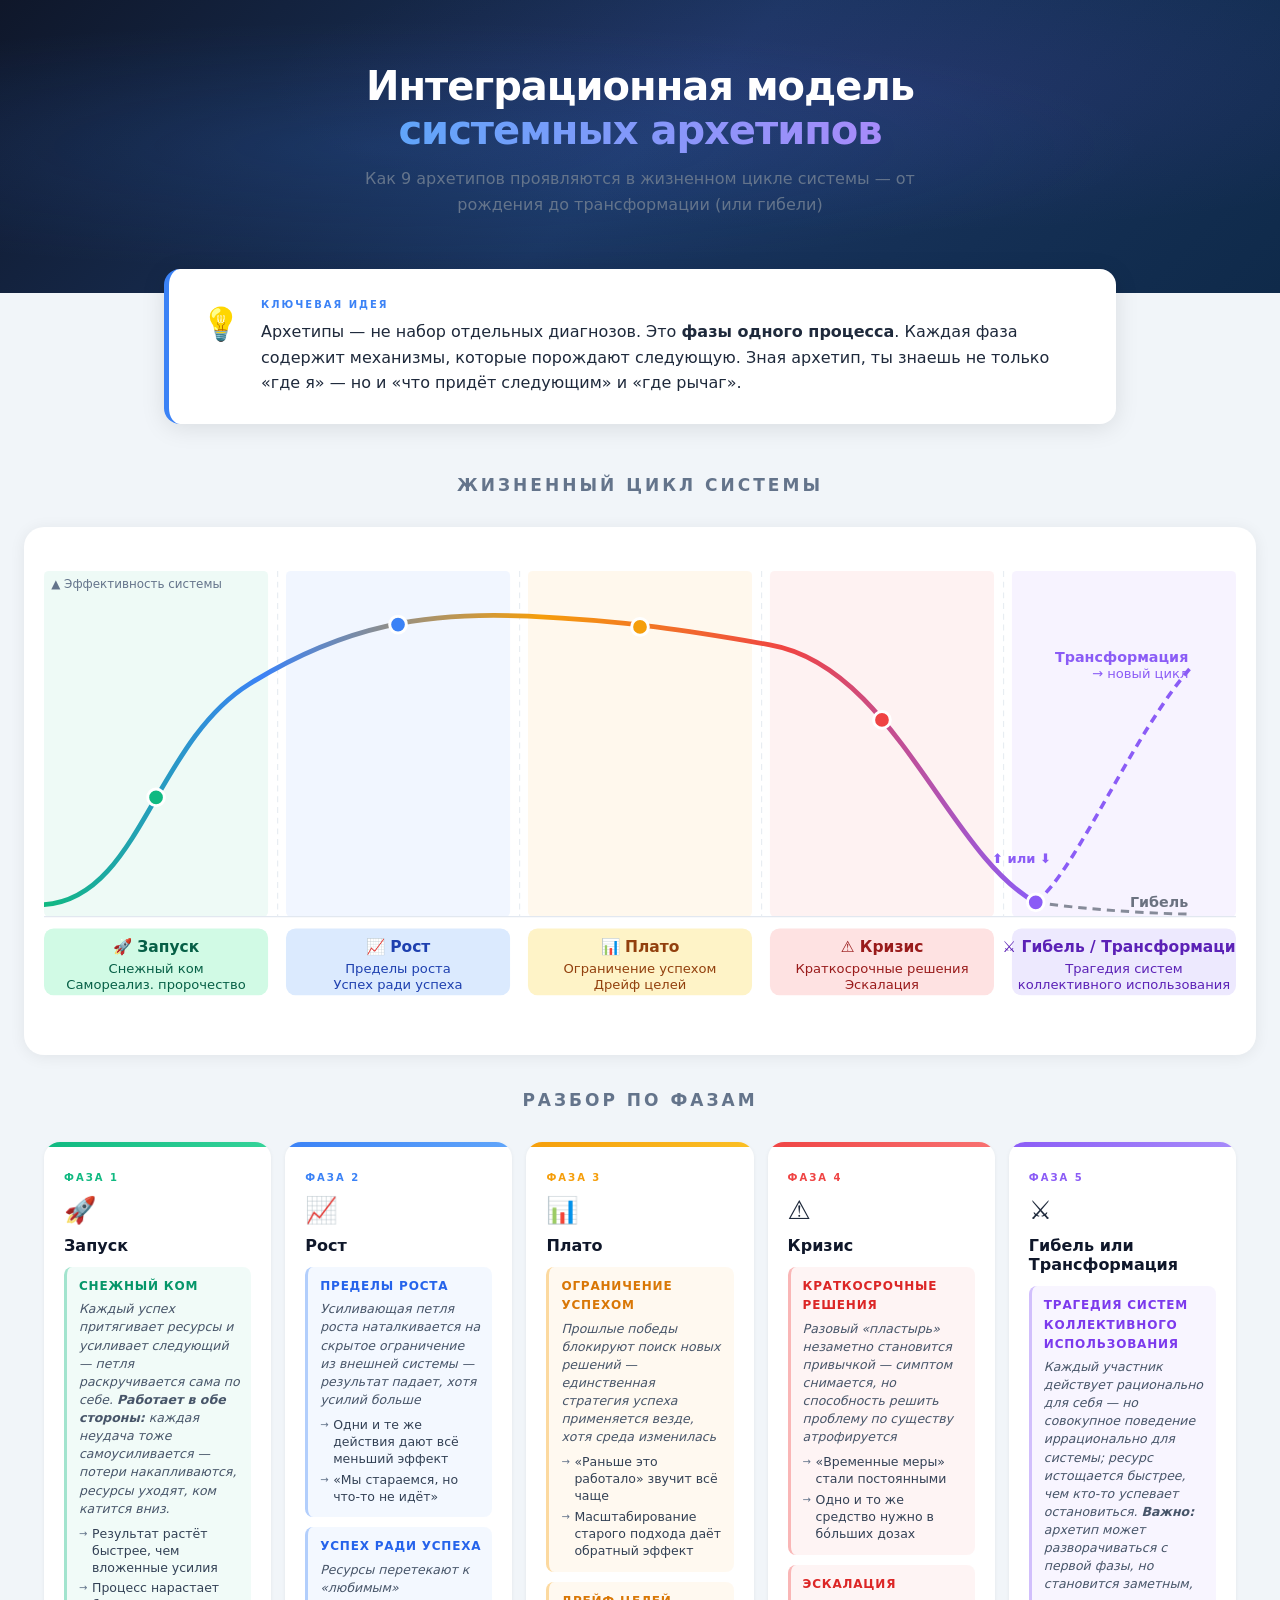
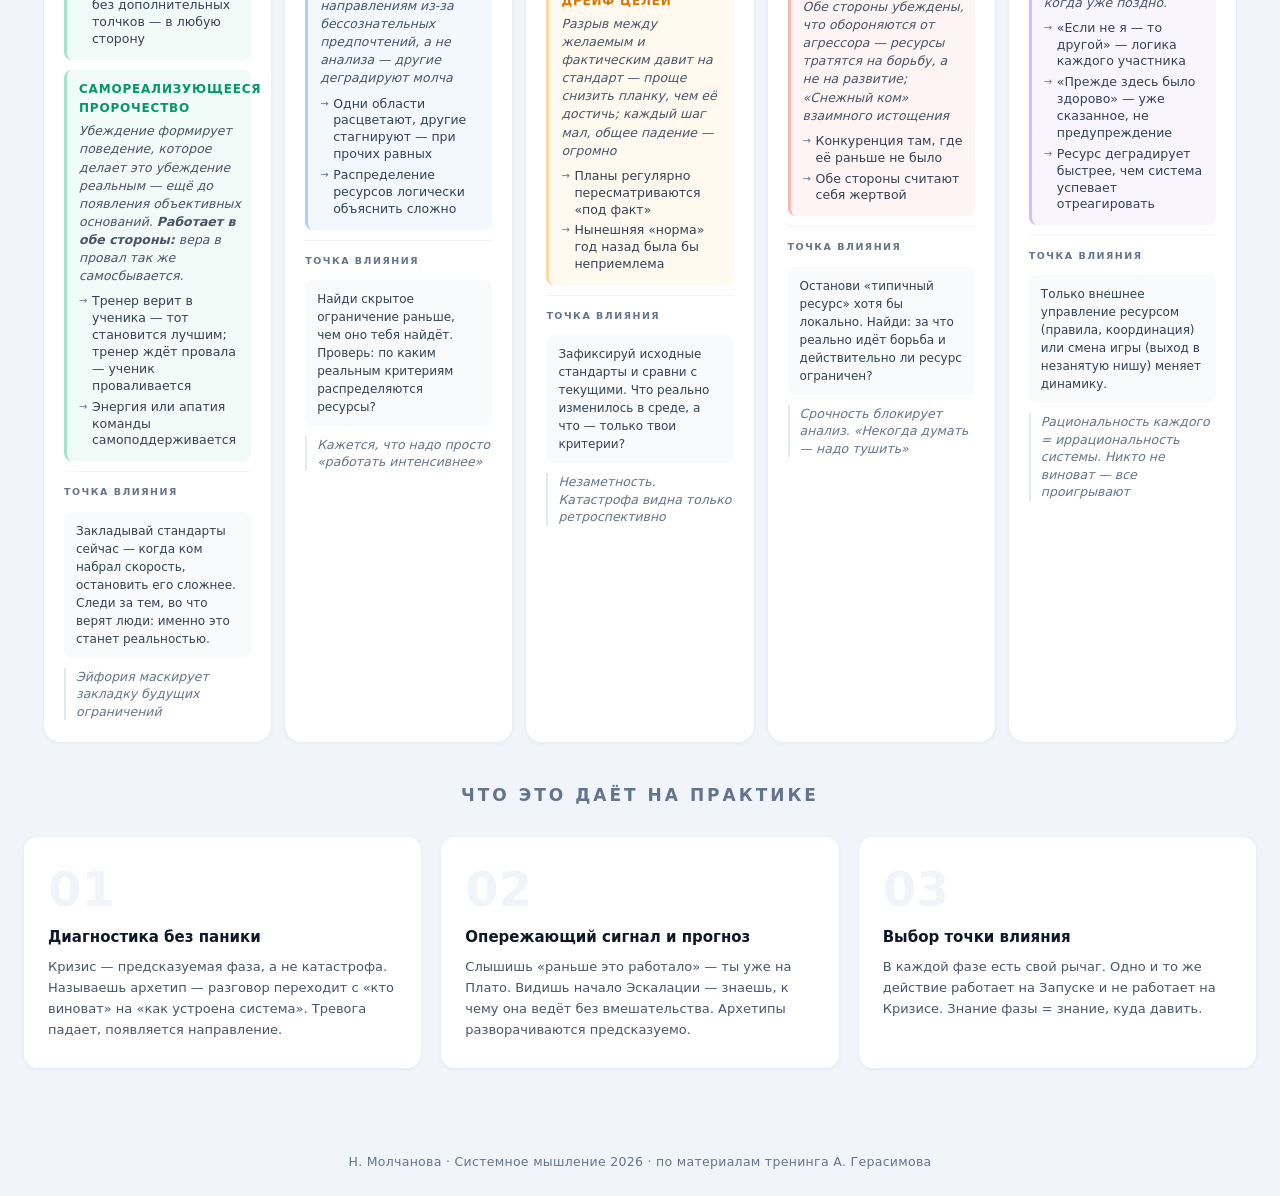
==== system-archetypes.html @ b3f01bca "Add system archetypes integration model" ====
<!DOCTYPE html>
<html lang="ru">
<head>
    <meta charset="UTF-8">
    <meta name="viewport" content="width=device-width, initial-scale=1.0">
    <title>Интеграционная модель системных архетипов</title>
    <style>
        :root {
            --c1: #10b981;
            --c2: #3b82f6;
            --c3: #f59e0b;
            --c4: #ef4444;
            --c5: #8b5cf6;
            --c1-bg: #d1fae5;
            --c2-bg: #dbeafe;
            --c3-bg: #fef3c7;
            --c4-bg: #fee2e2;
            --c5-bg: #ede9fe;
            --c1-text: #065f46;
            --c2-text: #1e40af;
            --c3-text: #92400e;
            --c4-text: #991b1b;
            --c5-text: #5b21b6;
        }

        * { margin: 0; padding: 0; box-sizing: border-box; }

        body {
            font-family: -apple-system, BlinkMacSystemFont, 'Segoe UI', system-ui, sans-serif;
            background: #f1f5f9;
            color: #1e293b;
            line-height: 1.6;
        }

        /* ─── HEADER ─── */
        header {
            background: linear-gradient(135deg, #0f172a 0%, #1a3560 50%, #0f2a4a 100%);
            color: white;
            padding: 64px 40px 52px;
            text-align: center;
            position: relative;
            overflow: hidden;
        }

        header::before {
            content: '';
            position: absolute;
            inset: 0;
            background: radial-gradient(ellipse at 30% 50%, rgba(59,130,246,0.15) 0%, transparent 60%),
                        radial-gradient(ellipse at 70% 30%, rgba(139,92,246,0.1) 0%, transparent 50%);
        }

        header > * { position: relative; z-index: 1; }

        .header-eyebrow {
            display: inline-block;
            font-size: 12px;
            text-transform: uppercase;
            letter-spacing: 3px;
            color: #475569;
            background: rgba(255,255,255,0.06);
            border: 1px solid rgba(255,255,255,0.1);
            padding: 5px 14px;
            border-radius: 20px;
            margin-bottom: 20px;
        }

        header h1 {
            font-size: 40px;
            font-weight: 800;
            letter-spacing: -1px;
            margin-bottom: 14px;
            line-height: 1.1;
        }

        header h1 span {
            background: linear-gradient(90deg, #60a5fa, #a78bfa);
            -webkit-background-clip: text;
            -webkit-text-fill-color: transparent;
            background-clip: text;
        }

        .header-sub {
            font-size: 16px;
            color: #64748b;
            max-width: 560px;
            margin: 0 auto 24px;
            line-height: 1.6;
        }

        .header-meta {
            font-size: 12px;
            color: #334155;
            letter-spacing: 0.5px;
        }

        /* ─── KEY IDEA ─── */
        .key-idea {
            max-width: 1000px;  /* v2: 860 → 1000 */
            margin: -24px auto 0;
            padding: 0 24px;
            position: relative;
            z-index: 10;
        }

        .key-idea-inner {
            background: white;
            border-radius: 16px;
            padding: 28px 32px;
            box-shadow: 0 4px 24px rgba(0,0,0,0.10);
            border-left: 5px solid #3b82f6;
            display: flex;
            gap: 20px;
            align-items: flex-start;
        }

        .key-idea-icon {
            font-size: 32px;
            flex-shrink: 0;
            margin-top: 2px;
        }

        .key-idea-label {
            font-size: 10px;
            text-transform: uppercase;
            letter-spacing: 2px;
            color: #3b82f6;
            margin-bottom: 6px;
            font-weight: 600;
        }

        .key-idea-text {
            font-size: 16px;
            color: #1e293b;
            font-weight: 400;
            line-height: 1.6;
        }

        /* ─── SECTIONS ─── */
        .section {
            max-width: 1400px;  /* v2: 1120 → 1400 */
            margin: 48px auto 0;
            padding: 0 24px;
        }

        .section-heading {
            font-size: 17px;
            text-transform: uppercase;
            letter-spacing: 3px;
            color: #64748b;
            text-align: center;
            margin-bottom: 28px;
            font-weight: 600;
        }

        /* ─── CURVE ─── */
        .curve-wrapper {
            background: white;
            border-radius: 20px;
            padding: 32px 20px 24px;
            box-shadow: 0 2px 16px rgba(0,0,0,0.07);
        }

        .curve-wrapper svg {
            width: 100%;
            height: auto;
            display: block;
        }

        /* ─── PHASE CARDS ─── */
        .cards-grid {
            display: grid;
            grid-template-columns: repeat(5, 1fr);
            gap: 14px;
            margin: 0 20px;
        }

        .card {
            background: white;
            border-radius: 16px;
            padding: 22px 20px;
            box-shadow: 0 1px 4px rgba(0,0,0,0.06);
            position: relative;
            overflow: hidden;
            transition: transform 0.2s ease, box-shadow 0.2s ease;
            cursor: default;
        }

        .card:hover {
            transform: translateY(-5px);
            box-shadow: 0 16px 40px rgba(0,0,0,0.11);
        }

        .card-stripe {
            position: absolute;
            top: 0; left: 0; right: 0;
            height: 5px;
            border-radius: 16px 16px 0 0;
        }

        .card.c1 .card-stripe { background: linear-gradient(90deg, #10b981, #34d399); }
        .card.c2 .card-stripe { background: linear-gradient(90deg, #3b82f6, #60a5fa); }
        .card.c3 .card-stripe { background: linear-gradient(90deg, #f59e0b, #fbbf24); }
        .card.c4 .card-stripe { background: linear-gradient(90deg, #ef4444, #f87171); }
        .card.c5 .card-stripe { background: linear-gradient(90deg, #8b5cf6, #a78bfa); }

        .card-phase {
            font-size: 10px;
            text-transform: uppercase;
            letter-spacing: 2px;
            font-weight: 700;
            margin-top: 6px;
            margin-bottom: 4px;
        }
        .c1 .card-phase { color: var(--c1); }
        .c2 .card-phase { color: var(--c2); }
        .c3 .card-phase { color: var(--c3); }
        .c4 .card-phase { color: var(--c4); }
        .c5 .card-phase { color: var(--c5); }

        .card-emoji { font-size: 26px; margin-bottom: 4px; display: block; }

        .card-title {
            font-size: 16px;
            font-weight: 700;
            color: #0f172a;
            margin-bottom: 12px;
            line-height: 1.2;
        }

        .tags { margin-bottom: 14px; display: flex; flex-wrap: wrap; gap: 4px; }

        .tag {
            font-size: 10.5px;
            padding: 3px 9px;
            border-radius: 20px;
            font-weight: 500;
            line-height: 1.4;
        }
        .c1 .tag { background: var(--c1-bg); color: var(--c1-text); }
        .c2 .tag { background: var(--c2-bg); color: var(--c2-text); }
        .c3 .tag { background: var(--c3-bg); color: var(--c3-text); }
        .c4 .tag { background: var(--c4-bg); color: var(--c4-text); }
        .c5 .tag { background: var(--c5-bg); color: var(--c5-text); }

        .micro-label {
            font-size: 9.5px;
            text-transform: uppercase;
            letter-spacing: 1.5px;
            color: #64748b;
            font-weight: 700;
            margin-bottom: 5px;
            margin-top: 12px;
        }

        .signals { list-style: none; padding: 0; }
        .signals li {
            font-size: 12px;
            color: #334155;
            padding: 3px 0 3px 14px;
            position: relative;
            line-height: 1.4;
        }
        .signals li::before {
            content: '·';
            position: absolute;
            left: 4px;
            color: #64748b;
            font-size: 14px;
            top: 1px;
        }

        .leverage-box {
            background: #f8fafc;
            border-radius: 8px;
            padding: 10px 12px;
            font-size: 12px;
            color: #334155;
            margin-top: 12px;
            line-height: 1.5;
        }

        .trap-line {
            margin-top: 10px;
            font-size: 12.5px;
            color: #64748b;
            font-style: italic;
            padding-left: 10px;
            border-left: 2px solid #e2e8f0;
            line-height: 1.4;
        }

        /* ─── ARCHETYPE SUB-BLOCKS ─── */
        .sa-block {
            padding: 10px 10px 10px 12px;
            border-radius: 8px;
            margin-bottom: 10px;
        }
        .c1 .sa-block { background: rgba(16,185,129,0.06); border-left: 3px solid rgba(16,185,129,0.35); }
        .c2 .sa-block { background: rgba(59,130,246,0.06); border-left: 3px solid rgba(59,130,246,0.35); }
        .c3 .sa-block { background: rgba(245,158,11,0.06); border-left: 3px solid rgba(245,158,11,0.35); }
        .c4 .sa-block { background: rgba(239,68,68,0.06); border-left: 3px solid rgba(239,68,68,0.35); }
        .c5 .sa-block { background: rgba(139,92,246,0.06); border-left: 3px solid rgba(139,92,246,0.35); }

        .sa-name {
            font-size: 12px;
            font-weight: 700;
            text-transform: uppercase;
            letter-spacing: 0.8px;
            margin-bottom: 4px;
        }
        .c1 .sa-name { color: #059669; }
        .c2 .sa-name { color: #2563eb; }
        .c3 .sa-name { color: #d97706; }
        .c4 .sa-name { color: #dc2626; }
        .c5 .sa-name { color: #7c3aed; }

        .sa-mech {
            font-size: 12.5px;
            color: #475569;
            font-style: italic;
            line-height: 1.45;
            margin-bottom: 6px;
        }

        .sa-signals { list-style: none; padding: 0; }
        .sa-signals li {
            font-size: 12.5px;
            color: #334155;
            padding: 2px 0 2px 13px;
            position: relative;
            line-height: 1.35;
        }
        .sa-signals li::before {
            content: '→';
            position: absolute;
            left: 0;
            color: #64748b;
            font-size: 10px;
            top: 3px;
        }

        .card-divider {
            height: 1px;
            background: #f1f5f9;
            margin: 4px 0 12px;
        }

        /* ─── INSIGHTS ─── */
        .insights-grid {
            display: grid;
            grid-template-columns: repeat(3, 1fr);
            gap: 20px;
            margin-bottom: 60px;
        }

        .insight-card {
            background: white;
            border-radius: 14px;
            padding: 28px 24px;
            box-shadow: 0 1px 4px rgba(0,0,0,0.06);
        }

        .insight-num {
            font-size: 48px;
            font-weight: 900;
            color: #f1f5f9;
            line-height: 1;
            margin-bottom: 12px;
            font-variant-numeric: tabular-nums;
        }

        .insight-title {
            font-size: 15px;
            font-weight: 700;
            color: #0f172a;
            margin-bottom: 8px;
        }

        .insight-body {
            font-size: 13px;
            color: #475569;
            line-height: 1.6;
        }

        /* ─── FOOTER ─── */
        footer {
            text-align: center;
            padding: 24px;
            font-size: 12.5px;
            color: #64748b;
            letter-spacing: 0.3px;
        }

        /* ─── RESPONSIVE ─── */
        @media (max-width: 960px) {
            .cards-grid, .insights-grid { grid-template-columns: 1fr 1fr; }
        }
        @media (max-width: 580px) {
            .cards-grid, .insights-grid { grid-template-columns: 1fr; }
            header h1 { font-size: 26px; }
            .key-idea-inner { flex-direction: column; }
        }
    </style>
</head>
<body>

<!-- HEADER -->
<header>
    <h1>Интеграционная модель<br><span>системных архетипов</span></h1>
    <p class="header-sub">Как 9 архетипов проявляются в жизненном цикле системы — от рождения до трансформации (или гибели)</p>
</header>

<!-- KEY IDEA -->
<div class="key-idea">
    <div class="key-idea-inner">
        <div class="key-idea-icon">💡</div>
        <div>
            <div class="key-idea-label">Ключевая идея</div>
            <p class="key-idea-text">Архетипы — не набор отдельных диагнозов. Это <strong>фазы одного процесса</strong>. Каждая фаза содержит механизмы, которые порождают следующую. Зная архетип, ты знаешь не только «где я» — но и «что придёт следующим» и «где рычаг».</p>
        </div>
    </div>
</div>

<!-- LIFECYCLE CURVE -->
<div class="section">
    <div class="section-heading">Жизненный цикл системы</div>
    <div class="curve-wrapper">
        <svg viewBox="0 0 1000 396" xmlns="http://www.w3.org/2000/svg" font-family="-apple-system, BlinkMacSystemFont, system-ui, sans-serif">

            <defs>
                <linearGradient id="lineGrad" x1="0%" y1="0%" x2="100%" y2="0%">
                    <stop offset="0%"   stop-color="#10b981"/>
                    <stop offset="22%"  stop-color="#3b82f6"/>
                    <stop offset="50%"  stop-color="#f59e0b"/>
                    <stop offset="75%"  stop-color="#ef4444"/>
                    <stop offset="100%" stop-color="#8b5cf6"/>
                </linearGradient>
            </defs>

            <!--
              Расчёт: band=188, gap=15, итого: 5×188 + 4×15 = 940 + 60 = 1000 ✓
              Зоны: x=0, 203, 406, 609, 812 — каждая шириной 188
              Центры: 94, 297, 500, 703, 906
              Разделители в серединах 15px зазоров: 195.5, 398.5, 601.5, 804.5
            -->
            <rect x="0"   y="10" width="188" height="290" fill="#10b981" opacity="0.07" rx="4"/>
            <rect x="203" y="10" width="188" height="290" fill="#3b82f6" opacity="0.07" rx="4"/>
            <rect x="406" y="10" width="188" height="290" fill="#f59e0b" opacity="0.07" rx="4"/>
            <rect x="609" y="10" width="188" height="290" fill="#ef4444" opacity="0.07" rx="4"/>
            <rect x="812" y="10" width="188" height="290" fill="#8b5cf6" opacity="0.07" rx="4"/>

            <line x1="0" y1="300" x2="1000" y2="300" stroke="#e2e8f0" stroke-width="1"/>
            <text x="6" y="24" font-size="10" fill="#64748b">▲ Эффективность системы</text>

            <line x1="196" y1="10" x2="196" y2="300" stroke="#e8edf2" stroke-width="1" stroke-dasharray="5,4"/>
            <line x1="399" y1="10" x2="399" y2="300" stroke="#e8edf2" stroke-width="1" stroke-dasharray="5,4"/>
            <line x1="602" y1="10" x2="602" y2="300" stroke="#e8edf2" stroke-width="1" stroke-dasharray="5,4"/>
            <line x1="805" y1="10" x2="805" y2="300" stroke="#e8edf2" stroke-width="1" stroke-dasharray="5,4"/>

            <!-- Ветка Гибель -->
            <path d="M 832,288 C 866,293 914,297 963,298"
                  stroke="#6b7280" stroke-width="2.5" fill="none" stroke-dasharray="7,5" opacity="0.8"/>

            <!-- Ветка Трансформация -->
            <path d="M 832,288 C 866,262 914,145 963,90"
                  stroke="#8b5cf6" stroke-width="3" fill="none" stroke-dasharray="7,5"/>

            <!--
              G1-гладкость: ctrl_out = отражение ctrl_in относительно точки сочленения
              (172,105): ctrl_in=(92,155)  → ctrl_out=(252,55)
              (406,48):  ctrl_in=(322,44)  → ctrl_out=(490,52)
              (609,72):  ctrl_in=(540,60)  → базовый ctrl_out=(678,84), масштаб 1.5× → (713,90) — то же направление, плавнее вход в кризис
              Запуск: C1=(80,285) — почти горизонтальный старт (нарастание снежного кома)
            -->
            <path d="M 0,290 C 80,285 92,155 172,105
                          C 252,55 322,44 406,48
                          C 490,52 540,60 609,72
                          C 713,90 758,248 832,288"
                  stroke="url(#lineGrad)" stroke-width="4" fill="none" stroke-linecap="round"/>

            <!-- Точки на кривой в характерных точках каждой фазы -->
            <circle cx="94"  cy="200" r="7" fill="#10b981" stroke="white" stroke-width="2.5"/>
            <circle cx="297" cy="55"  r="7" fill="#3b82f6" stroke="white" stroke-width="2.5"/>
            <circle cx="500" cy="57"  r="7" fill="#f59e0b" stroke="white" stroke-width="2.5"/>
            <circle cx="703" cy="135" r="7" fill="#ef4444" stroke="white" stroke-width="2.5"/>
            <circle cx="832" cy="288" r="7" fill="#8b5cf6" stroke="white" stroke-width="2.5"/>

            <text x="820" y="255" font-size="11" fill="#8b5cf6" text-anchor="middle" font-weight="600">⬆ или ⬇</text>

            <text x="960" y="86"  font-size="12" fill="#8b5cf6" font-weight="700" text-anchor="end">Трансформация</text>
            <text x="960" y="100" font-size="11" fill="#8b5cf6" text-anchor="end">→ новый цикл</text>
            <text x="960" y="292" font-size="12" fill="#6b7280" font-weight="700" text-anchor="end">Гибель</text>

            <!-- v2: нижние плашки height=56 (было 50), font-size подписей=11 (было 9.5) -->
            <rect x="0"   y="310" width="188" height="56" fill="#d1fae5" rx="8"/>
            <text x="94"  y="330" font-size="13" font-weight="700" fill="#065f46" text-anchor="middle">🚀 Запуск</text>
            <text x="94"  y="347" font-size="11" fill="#065f46" text-anchor="middle">Снежный ком</text>
            <text x="94"  y="361" font-size="11" fill="#065f46" text-anchor="middle">Самореализ. пророчество</text>

            <rect x="203" y="310" width="188" height="56" fill="#dbeafe" rx="8"/>
            <text x="297" y="330" font-size="13" font-weight="700" fill="#1e40af" text-anchor="middle">📈 Рост</text>
            <text x="297" y="347" font-size="11" fill="#1e40af" text-anchor="middle">Пределы роста</text>
            <text x="297" y="361" font-size="11" fill="#1e40af" text-anchor="middle">Успех ради успеха</text>

            <rect x="406" y="310" width="188" height="56" fill="#fef3c7" rx="8"/>
            <text x="500" y="330" font-size="13" font-weight="700" fill="#92400e" text-anchor="middle">📊 Плато</text>
            <text x="500" y="347" font-size="11" fill="#92400e" text-anchor="middle">Ограничение успехом</text>
            <text x="500" y="361" font-size="11" fill="#92400e" text-anchor="middle">Дрейф целей</text>

            <rect x="609" y="310" width="188" height="56" fill="#fee2e2" rx="8"/>
            <text x="703" y="330" font-size="13" font-weight="700" fill="#991b1b" text-anchor="middle">⚠️ Кризис</text>
            <text x="703" y="347" font-size="11" fill="#991b1b" text-anchor="middle">Краткосрочные решения</text>
            <text x="703" y="361" font-size="11" fill="#991b1b" text-anchor="middle">Эскалация</text>

            <rect x="812" y="310" width="188" height="56" fill="#ede9fe" rx="8"/>
            <text x="906" y="330" font-size="13" font-weight="700" fill="#5b21b6" text-anchor="middle">⚔️ Гибель / Трансформация</text>
            <text x="906" y="347" font-size="11" fill="#5b21b6" text-anchor="middle">Трагедия систем</text>
            <text x="906" y="361" font-size="11" fill="#5b21b6" text-anchor="middle">коллективного использования</text>
        </svg>
    </div>
</div>

<!-- PHASE CARDS -->
<div class="section" style="margin-top: 32px;">
    <div class="section-heading">Разбор по фазам</div>
    <div class="cards-grid">

        <!-- Card 1 -->
        <div class="card c1">
            <div class="card-stripe"></div>
            <div class="card-phase">Фаза 1</div>
            <span class="card-emoji">🚀</span>
            <div class="card-title">Запуск</div>

            <div class="sa-block">
                <div class="sa-name">Снежный ком</div>
                <p class="sa-mech">Каждый успех притягивает ресурсы и усиливает следующий — петля раскручивается сама по себе. <strong>Работает в обе стороны:</strong> каждая неудача тоже самоусиливается — потери накапливаются, ресурсы уходят, ком катится вниз.</p>
                <ul class="sa-signals">
                    <li>Результат растёт быстрее, чем вложенные усилия</li>
                    <li>Процесс нарастает без дополнительных толчков — в любую сторону</li>
                </ul>
            </div>

            <div class="sa-block">
                <div class="sa-name">Самореализующееся пророчество</div>
                <p class="sa-mech">Убеждение формирует поведение, которое делает это убеждение реальным — ещё до появления объективных оснований. <strong>Работает в обе стороны:</strong> вера в провал так же самосбывается.</p>
                <ul class="sa-signals">
                    <li>Тренер верит в ученика — тот становится лучшим; тренер ждёт провала — ученик проваливается</li>
                    <li>Энергия или апатия команды самоподдерживается</li>
                </ul>
            </div>

            <div class="card-divider"></div>
            <div class="micro-label">Точка влияния</div>
            <div class="leverage-box">Закладывай стандарты сейчас — когда ком набрал скорость, остановить его сложнее. Следи за тем, во что верят люди: именно это станет реальностью.</div>
            <div class="trap-line">Эйфория маскирует закладку будущих ограничений</div>
        </div>

        <!-- Card 2 -->
        <div class="card c2">
            <div class="card-stripe"></div>
            <div class="card-phase">Фаза 2</div>
            <span class="card-emoji">📈</span>
            <div class="card-title">Рост</div>

            <div class="sa-block">
                <div class="sa-name">Пределы роста</div>
                <p class="sa-mech">Усиливающая петля роста наталкивается на скрытое ограничение из внешней системы — результат падает, хотя усилий больше</p>
                <ul class="sa-signals">
                    <li>Одни и те же действия дают всё меньший эффект</li>
                    <li>«Мы стараемся, но что-то не идёт»</li>
                </ul>
            </div>

            <div class="sa-block">
                <div class="sa-name">Успех ради успеха</div>
                <p class="sa-mech">Ресурсы перетекают к «любимым» направлениям из-за бессознательных предпочтений, а не анализа — другие деградируют молча</p>
                <ul class="sa-signals">
                    <li>Одни области расцветают, другие стагнируют — при прочих равных</li>
                    <li>Распределение ресурсов логически объяснить сложно</li>
                </ul>
            </div>

            <div class="card-divider"></div>
            <div class="micro-label">Точка влияния</div>
            <div class="leverage-box">Найди скрытое ограничение раньше, чем оно тебя найдёт. Проверь: по каким реальным критериям распределяются ресурсы?</div>
            <div class="trap-line">Кажется, что надо просто «работать интенсивнее»</div>
        </div>

        <!-- Card 3 -->
        <div class="card c3">
            <div class="card-stripe"></div>
            <div class="card-phase">Фаза 3</div>
            <span class="card-emoji">📊</span>
            <div class="card-title">Плато</div>

            <div class="sa-block">
                <div class="sa-name">Ограничение успехом</div>
                <p class="sa-mech">Прошлые победы блокируют поиск новых решений — единственная стратегия успеха применяется везде, хотя среда изменилась</p>
                <ul class="sa-signals">
                    <li>«Раньше это работало» звучит всё чаще</li>
                    <li>Масштабирование старого подхода даёт обратный эффект</li>
                </ul>
            </div>

            <div class="sa-block">
                <div class="sa-name">Дрейф целей</div>
                <p class="sa-mech">Разрыв между желаемым и фактическим давит на стандарт — проще снизить планку, чем её достичь; каждый шаг мал, общее падение — огромно</p>
                <ul class="sa-signals">
                    <li>Планы регулярно пересматриваются «под факт»</li>
                    <li>Нынешняя «норма» год назад была бы неприемлема</li>
                </ul>
            </div>

            <div class="card-divider"></div>
            <div class="micro-label">Точка влияния</div>
            <div class="leverage-box">Зафиксируй исходные стандарты и сравни с текущими. Что реально изменилось в среде, а что — только твои критерии?</div>
            <div class="trap-line">Незаметность. Катастрофа видна только ретроспективно</div>
        </div>

        <!-- Card 4 -->
        <div class="card c4">
            <div class="card-stripe"></div>
            <div class="card-phase">Фаза 4</div>
            <span class="card-emoji">⚠️</span>
            <div class="card-title">Кризис</div>

            <div class="sa-block">
                <div class="sa-name">Краткосрочные решения</div>
                <p class="sa-mech">Разовый «пластырь» незаметно становится привычкой — симптом снимается, но способность решить проблему по существу атрофируется</p>
                <ul class="sa-signals">
                    <li>«Временные меры» стали постоянными</li>
                    <li>Одно и то же средство нужно в бо́льших дозах</li>
                </ul>
            </div>

            <div class="sa-block">
                <div class="sa-name">Эскалация</div>
                <p class="sa-mech">Обе стороны убеждены, что обороняются от агрессора — ресурсы тратятся на борьбу, а не на развитие; «Снежный ком» взаимного истощения</p>
                <ul class="sa-signals">
                    <li>Конкуренция там, где её раньше не было</li>
                    <li>Обе стороны считают себя жертвой</li>
                </ul>
            </div>

            <div class="card-divider"></div>
            <div class="micro-label">Точка влияния</div>
            <div class="leverage-box">Останови «типичный ресурс» хотя бы локально. Найди: за что реально идёт борьба и действительно ли ресурс ограничен?</div>
            <div class="trap-line">Срочность блокирует анализ. «Некогда думать — надо тушить»</div>
        </div>

        <!-- Card 5 -->
        <div class="card c5">
            <div class="card-stripe"></div>
            <div class="card-phase">Фаза 5</div>
            <span class="card-emoji">⚔️</span>
            <div class="card-title">Гибель или Трансформация</div>

            <div class="sa-block">
                <div class="sa-name">Трагедия систем коллективного использования</div>
                <p class="sa-mech">Каждый участник действует рационально для себя — но совокупное поведение иррационально для системы; ресурс истощается быстрее, чем кто-то успевает остановиться. <strong>Важно:</strong> архетип может разворачиваться с первой фазы, но становится заметным, когда уже поздно.</p>
                <ul class="sa-signals">
                    <li>«Если не я — то другой» — логика каждого участника</li>
                    <li>«Прежде здесь было здорово» — уже сказанное, не предупреждение</li>
                    <li>Ресурс деградирует быстрее, чем система успевает отреагировать</li>
                </ul>
            </div>

            <div class="card-divider"></div>
            <div class="micro-label">Точка влияния</div>
            <div class="leverage-box">Только внешнее управление ресурсом (правила, координация) или смена игры (выход в незанятую нишу) меняет динамику.</div>
            <div class="trap-line">Рациональность каждого = иррациональность системы. Никто не виноват — все проигрывают</div>
        </div>

    </div>
</div>

<!-- WHAT IT GIVES -->
<div class="section" style="margin-top: 40px;">
    <div class="section-heading">Что это даёт на практике</div>
    <div class="insights-grid">
        <div class="insight-card">
            <div class="insight-num">01</div>
            <div class="insight-title">Диагностика без паники</div>
            <p class="insight-body">Кризис — предсказуемая фаза, а не катастрофа. Называешь архетип — разговор переходит с «кто виноват» на «как устроена система». Тревога падает, появляется направление.</p>
        </div>
        <div class="insight-card">
            <div class="insight-num">02</div>
            <div class="insight-title">Опережающий сигнал и прогноз</div>
            <p class="insight-body">Слышишь «раньше это работало» — ты уже на Плато. Видишь начало Эскалации — знаешь, к чему она ведёт без вмешательства. Архетипы разворачиваются предсказуемо.</p>
        </div>
        <div class="insight-card">
            <div class="insight-num">03</div>
            <div class="insight-title">Выбор точки влияния</div>
            <p class="insight-body">В каждой фазе есть свой рычаг. Одно и то же действие работает на Запуске и не работает на Кризисе. Знание фазы = знание, куда давить.</p>
        </div>
    </div>
</div>

<footer>
    Н. Молчанова · Системное мышление 2026 · по материалам тренинга А. Герасимова
</footer>

</body>
</html>
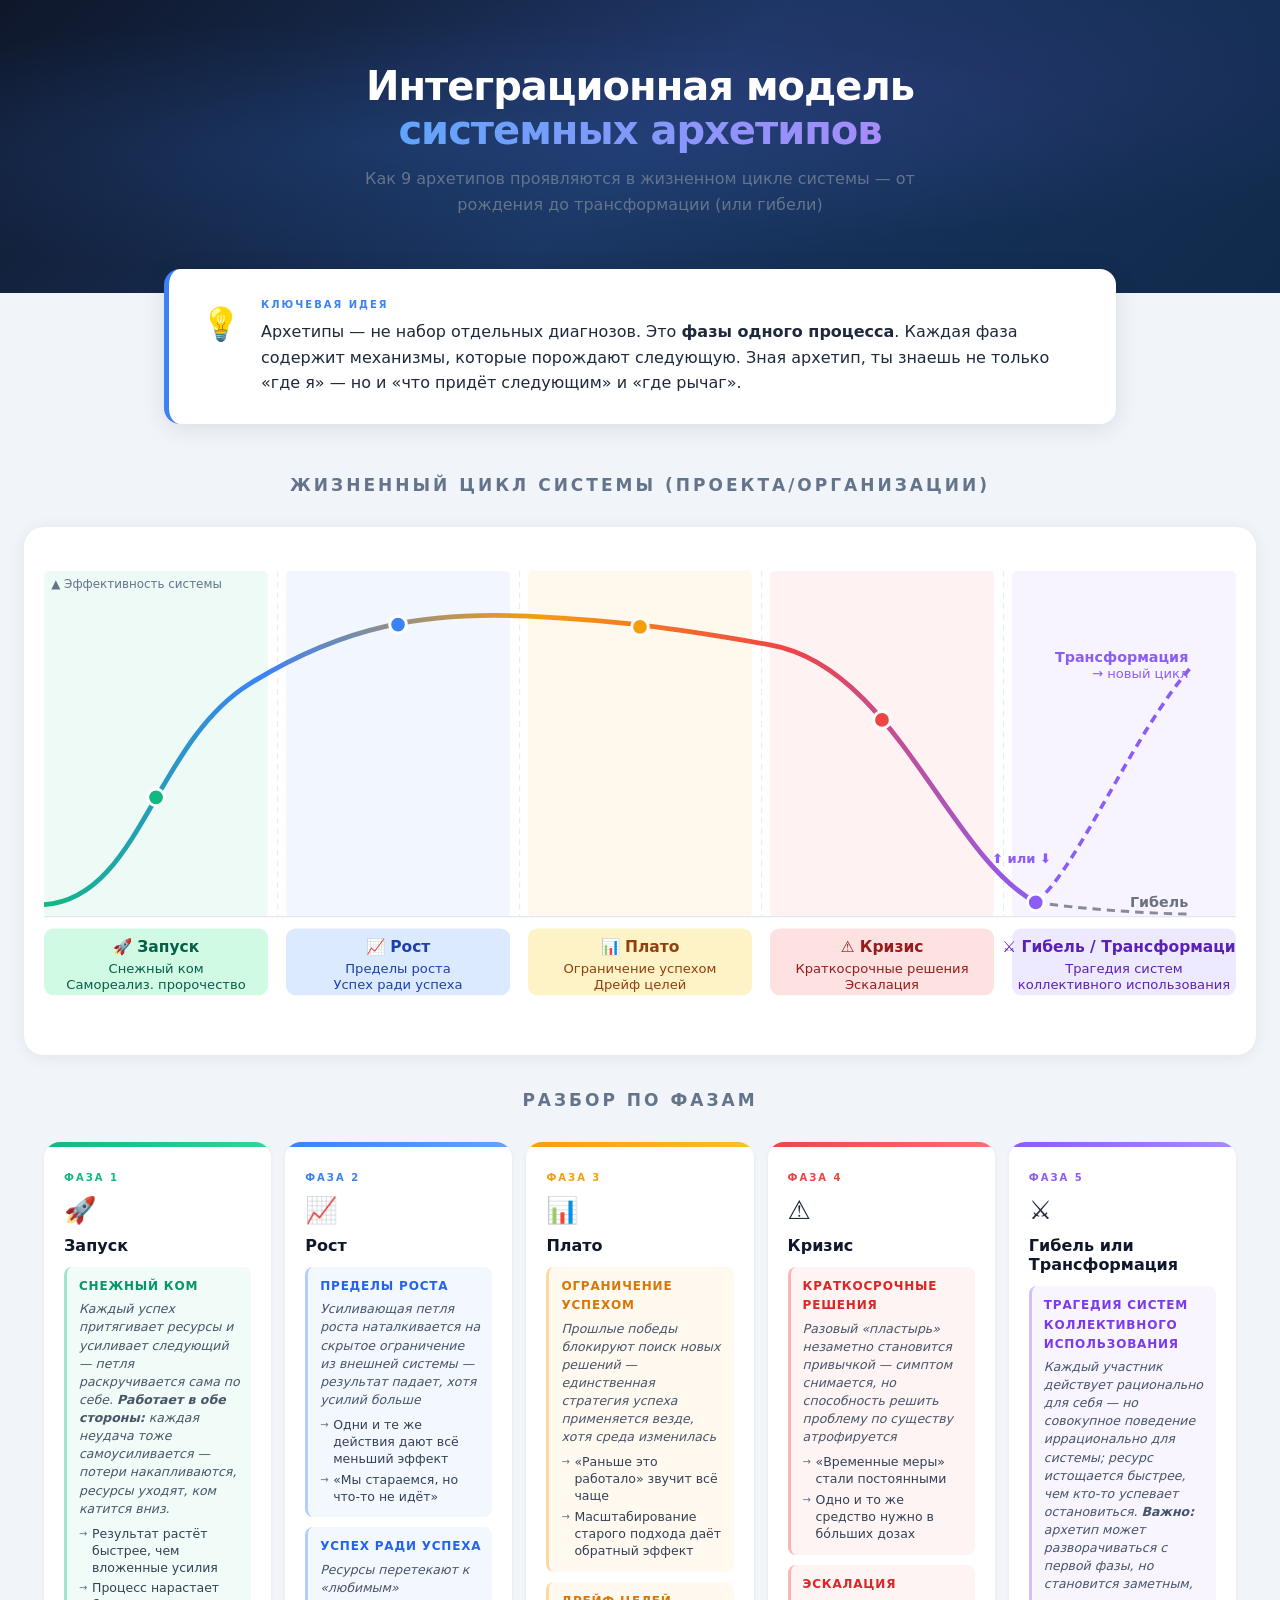
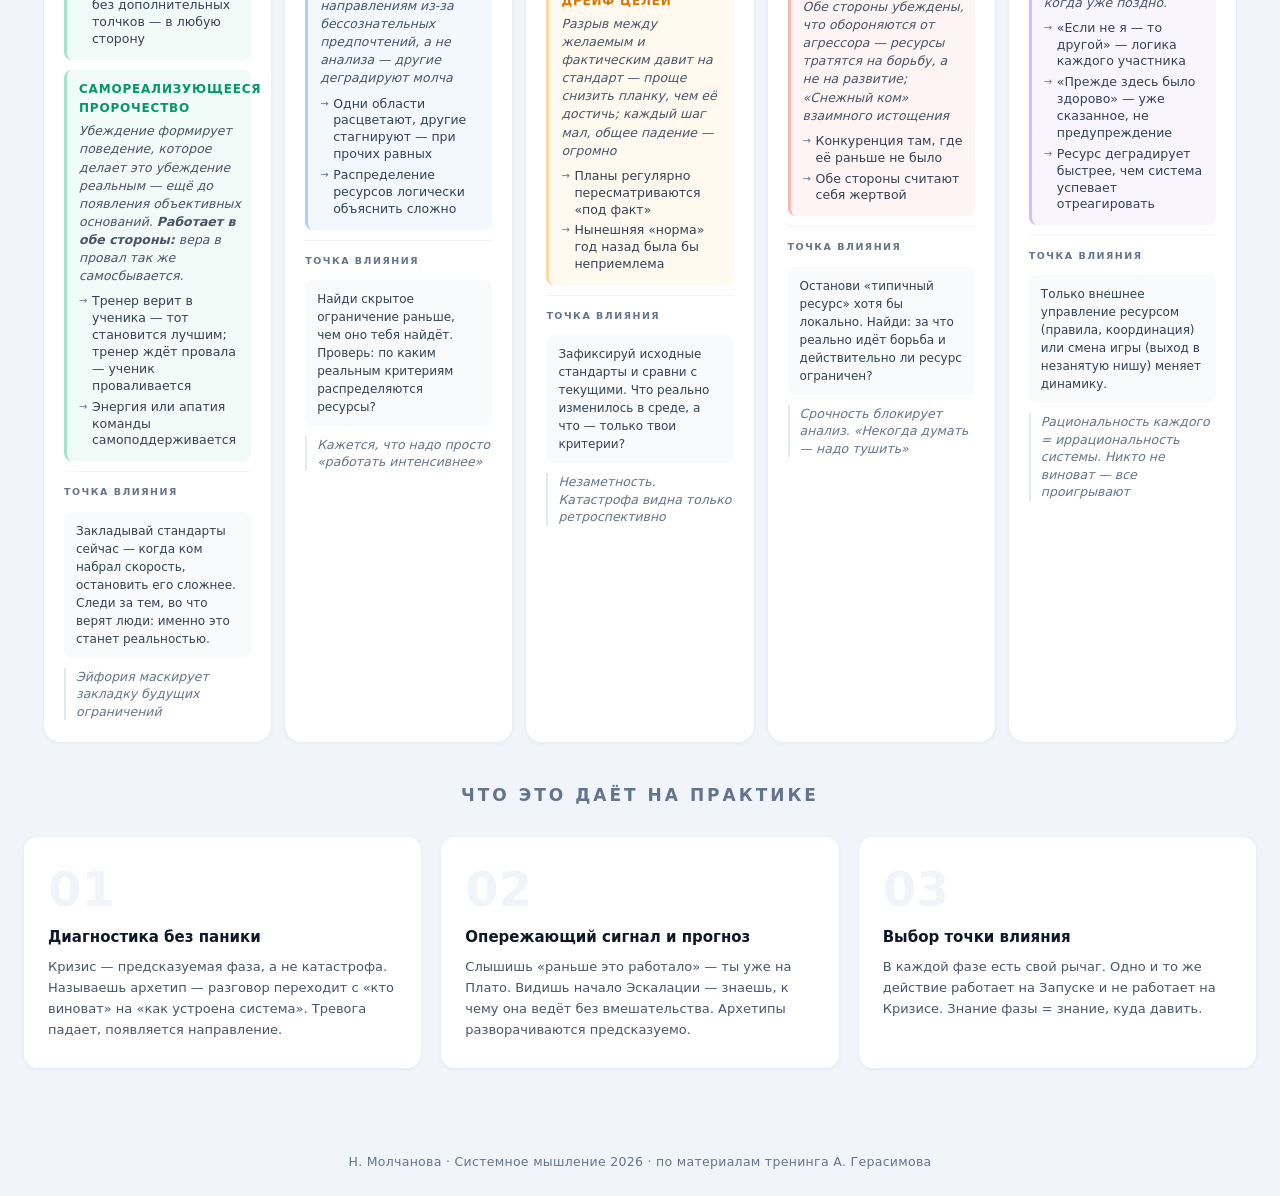
==== commit 1dae476a: "Update section heading" ====
--- a/system-archetypes.html
+++ b/system-archetypes.html
@@ -424,7 +424,7 @@
 
 <!-- LIFECYCLE CURVE -->
 <div class="section">
-    <div class="section-heading">Жизненный цикл системы</div>
+    <div class="section-heading">Жизненный цикл системы (проекта/организации)</div>
     <div class="curve-wrapper">
         <svg viewBox="0 0 1000 396" xmlns="http://www.w3.org/2000/svg" font-family="-apple-system, BlinkMacSystemFont, system-ui, sans-serif">
 
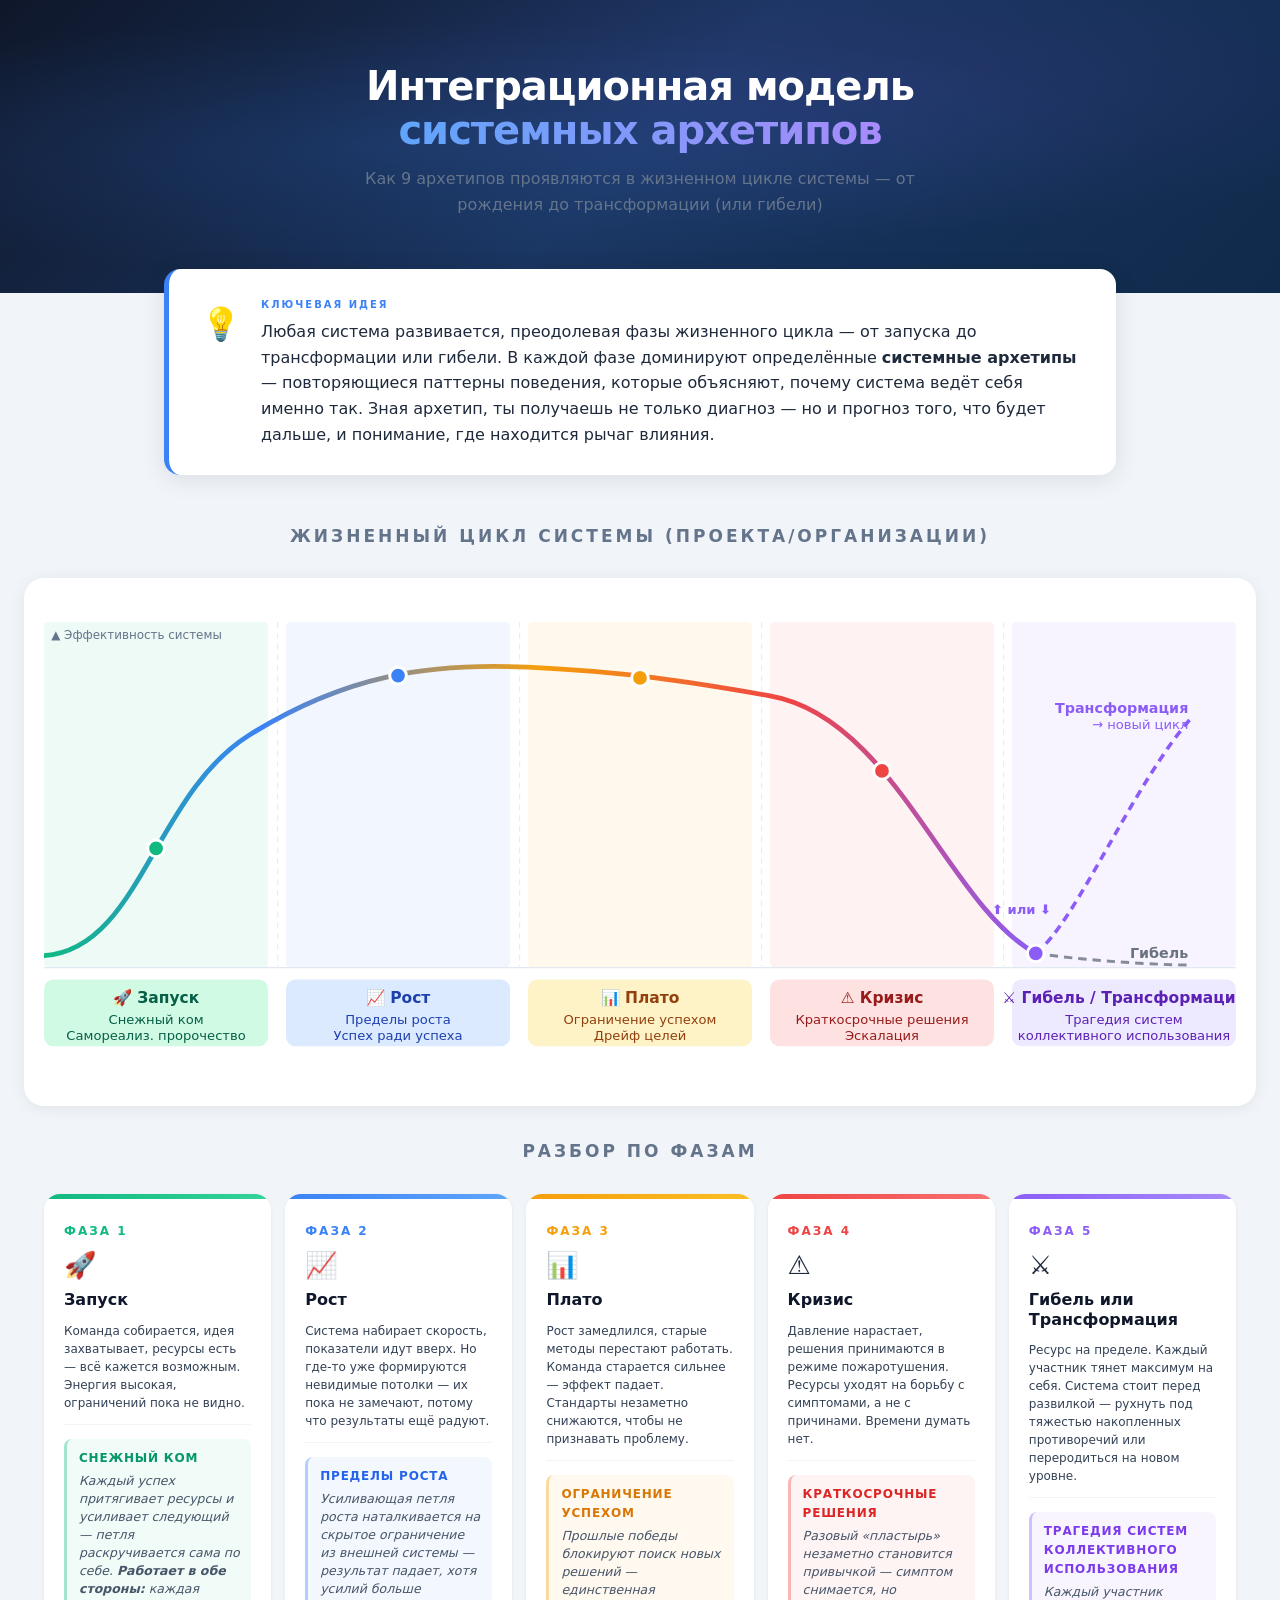
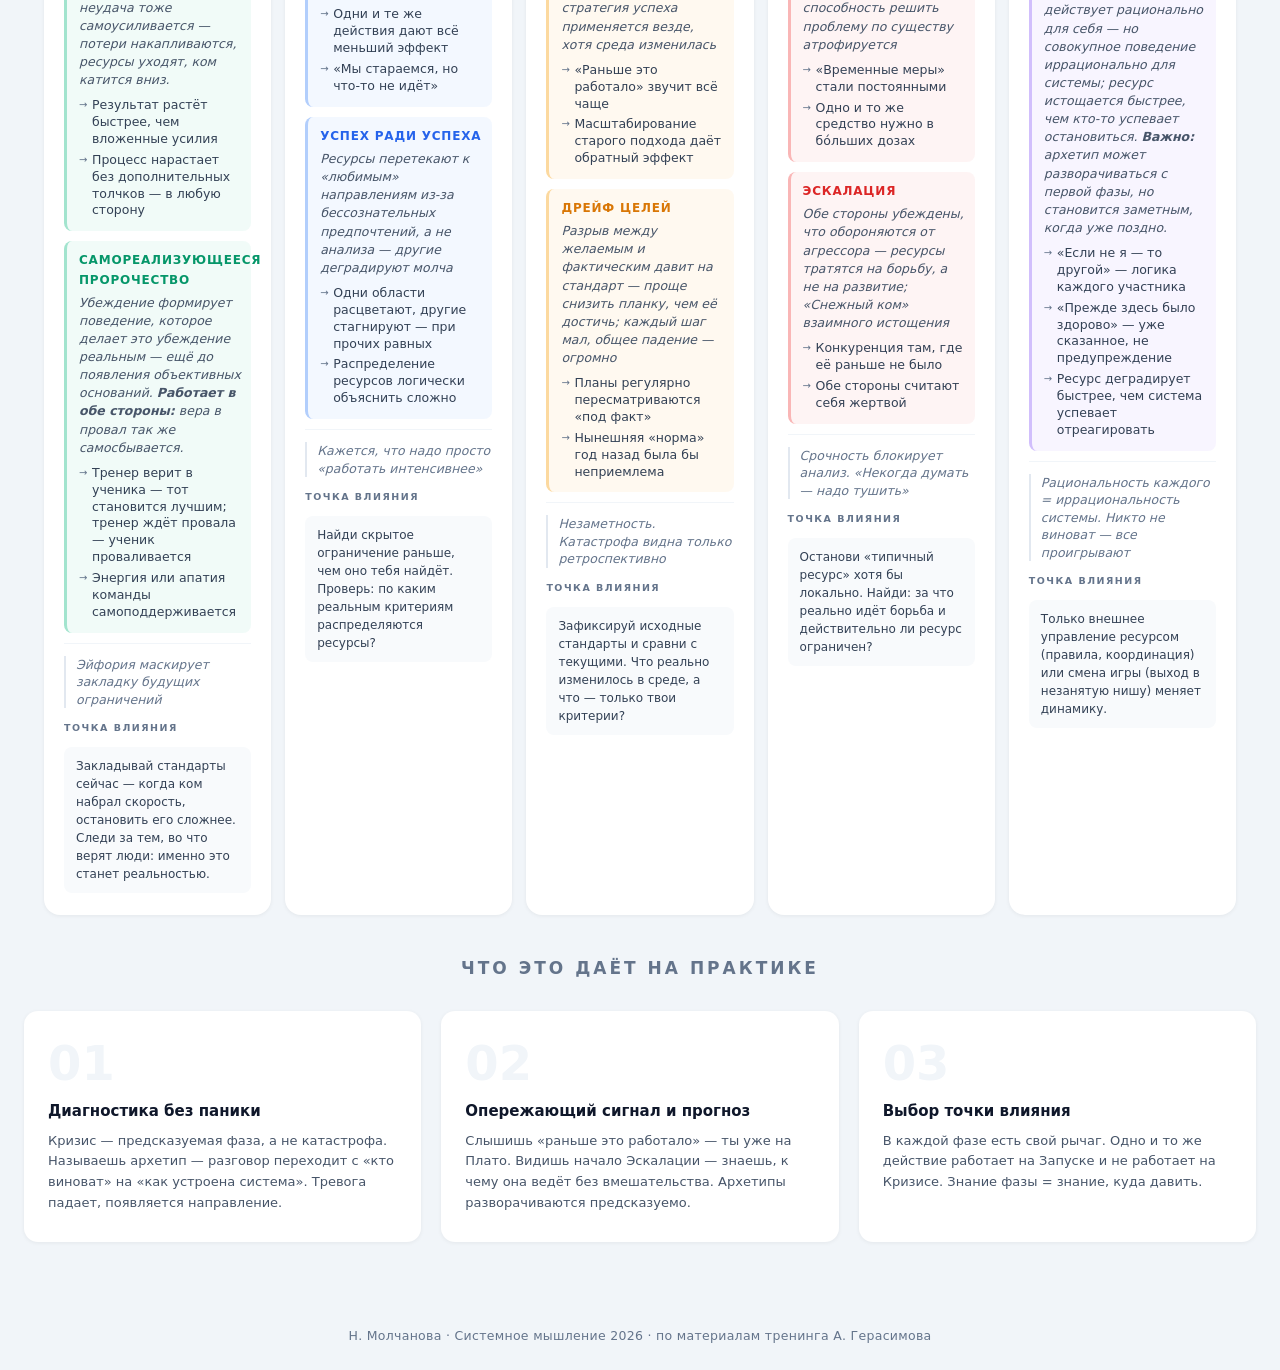
==== commit 1078e160: "Update: rework key idea, add phase context, swap trap/leverage order, larger phase labels" ====
--- a/system-archetypes.html
+++ b/system-archetypes.html
@@ -205,7 +205,7 @@
         .card.c5 .card-stripe { background: linear-gradient(90deg, #8b5cf6, #a78bfa); }
 
         .card-phase {
-            font-size: 10px;
+            font-size: 12px;
             text-transform: uppercase;
             letter-spacing: 2px;
             font-weight: 700;
@@ -340,6 +340,15 @@
             top: 3px;
         }
 
+        .phase-context {
+            font-size: 12px;
+            color: #334155;
+            line-height: 1.5;
+            margin-bottom: 14px;
+            padding-bottom: 12px;
+            border-bottom: 1px solid #f1f5f9;
+        }
+
         .card-divider {
             height: 1px;
             background: #f1f5f9;
@@ -417,7 +426,7 @@
         <div class="key-idea-icon">💡</div>
         <div>
             <div class="key-idea-label">Ключевая идея</div>
-            <p class="key-idea-text">Архетипы — не набор отдельных диагнозов. Это <strong>фазы одного процесса</strong>. Каждая фаза содержит механизмы, которые порождают следующую. Зная архетип, ты знаешь не только «где я» — но и «что придёт следующим» и «где рычаг».</p>
+            <p class="key-idea-text">Любая система развивается, преодолевая фазы жизненного цикла — от запуска до трансформации или гибели. В каждой фазе доминируют определённые <strong>системные архетипы</strong> — повторяющиеся паттерны поведения, которые объясняют, почему система ведёт себя именно так. Зная архетип, ты получаешь не только диагноз — но и прогноз того, что будет дальше, и понимание, где находится рычаг влияния.</p>
         </div>
     </div>
 </div>
@@ -533,6 +542,8 @@
             <span class="card-emoji">🚀</span>
             <div class="card-title">Запуск</div>
 
+            <p class="phase-context">Команда собирается, идея захватывает, ресурсы есть — всё кажется возможным. Энергия высокая, ограничений пока не видно.</p>
+
             <div class="sa-block">
                 <div class="sa-name">Снежный ком</div>
                 <p class="sa-mech">Каждый успех притягивает ресурсы и усиливает следующий — петля раскручивается сама по себе. <strong>Работает в обе стороны:</strong> каждая неудача тоже самоусиливается — потери накапливаются, ресурсы уходят, ком катится вниз.</p>
@@ -552,9 +563,9 @@
             </div>
 
             <div class="card-divider"></div>
+            <div class="trap-line">Эйфория маскирует закладку будущих ограничений</div>
             <div class="micro-label">Точка влияния</div>
             <div class="leverage-box">Закладывай стандарты сейчас — когда ком набрал скорость, остановить его сложнее. Следи за тем, во что верят люди: именно это станет реальностью.</div>
-            <div class="trap-line">Эйфория маскирует закладку будущих ограничений</div>
         </div>
 
         <!-- Card 2 -->
@@ -564,6 +575,8 @@
             <span class="card-emoji">📈</span>
             <div class="card-title">Рост</div>
 
+            <p class="phase-context">Система набирает скорость, показатели идут вверх. Но где-то уже формируются невидимые потолки — их пока не замечают, потому что результаты ещё радуют.</p>
+
             <div class="sa-block">
                 <div class="sa-name">Пределы роста</div>
                 <p class="sa-mech">Усиливающая петля роста наталкивается на скрытое ограничение из внешней системы — результат падает, хотя усилий больше</p>
@@ -583,9 +596,9 @@
             </div>
 
             <div class="card-divider"></div>
+            <div class="trap-line">Кажется, что надо просто «работать интенсивнее»</div>
             <div class="micro-label">Точка влияния</div>
             <div class="leverage-box">Найди скрытое ограничение раньше, чем оно тебя найдёт. Проверь: по каким реальным критериям распределяются ресурсы?</div>
-            <div class="trap-line">Кажется, что надо просто «работать интенсивнее»</div>
         </div>
 
         <!-- Card 3 -->
@@ -595,6 +608,8 @@
             <span class="card-emoji">📊</span>
             <div class="card-title">Плато</div>
 
+            <p class="phase-context">Рост замедлился, старые методы перестают работать. Команда старается сильнее — эффект падает. Стандарты незаметно снижаются, чтобы не признавать проблему.</p>
+
             <div class="sa-block">
                 <div class="sa-name">Ограничение успехом</div>
                 <p class="sa-mech">Прошлые победы блокируют поиск новых решений — единственная стратегия успеха применяется везде, хотя среда изменилась</p>
@@ -614,9 +629,9 @@
             </div>
 
             <div class="card-divider"></div>
+            <div class="trap-line">Незаметность. Катастрофа видна только ретроспективно</div>
             <div class="micro-label">Точка влияния</div>
             <div class="leverage-box">Зафиксируй исходные стандарты и сравни с текущими. Что реально изменилось в среде, а что — только твои критерии?</div>
-            <div class="trap-line">Незаметность. Катастрофа видна только ретроспективно</div>
         </div>
 
         <!-- Card 4 -->
@@ -626,6 +641,8 @@
             <span class="card-emoji">⚠️</span>
             <div class="card-title">Кризис</div>
 
+            <p class="phase-context">Давление нарастает, решения принимаются в режиме пожаротушения. Ресурсы уходят на борьбу с симптомами, а не с причинами. Времени думать нет.</p>
+
             <div class="sa-block">
                 <div class="sa-name">Краткосрочные решения</div>
                 <p class="sa-mech">Разовый «пластырь» незаметно становится привычкой — симптом снимается, но способность решить проблему по существу атрофируется</p>
@@ -645,9 +662,9 @@
             </div>
 
             <div class="card-divider"></div>
+            <div class="trap-line">Срочность блокирует анализ. «Некогда думать — надо тушить»</div>
             <div class="micro-label">Точка влияния</div>
             <div class="leverage-box">Останови «типичный ресурс» хотя бы локально. Найди: за что реально идёт борьба и действительно ли ресурс ограничен?</div>
-            <div class="trap-line">Срочность блокирует анализ. «Некогда думать — надо тушить»</div>
         </div>
 
         <!-- Card 5 -->
@@ -657,6 +674,8 @@
             <span class="card-emoji">⚔️</span>
             <div class="card-title">Гибель или Трансформация</div>
 
+            <p class="phase-context">Ресурс на пределе. Каждый участник тянет максимум на себя. Система стоит перед развилкой — рухнуть под тяжестью накопленных противоречий или переродиться на новом уровне.</p>
+
             <div class="sa-block">
                 <div class="sa-name">Трагедия систем коллективного использования</div>
                 <p class="sa-mech">Каждый участник действует рационально для себя — но совокупное поведение иррационально для системы; ресурс истощается быстрее, чем кто-то успевает остановиться. <strong>Важно:</strong> архетип может разворачиваться с первой фазы, но становится заметным, когда уже поздно.</p>
@@ -668,9 +687,9 @@
             </div>
 
             <div class="card-divider"></div>
+            <div class="trap-line">Рациональность каждого = иррациональность системы. Никто не виноват — все проигрывают</div>
             <div class="micro-label">Точка влияния</div>
             <div class="leverage-box">Только внешнее управление ресурсом (правила, координация) или смена игры (выход в незанятую нишу) меняет динамику.</div>
-            <div class="trap-line">Рациональность каждого = иррациональность системы. Никто не виноват — все проигрывают</div>
         </div>
 
     </div>
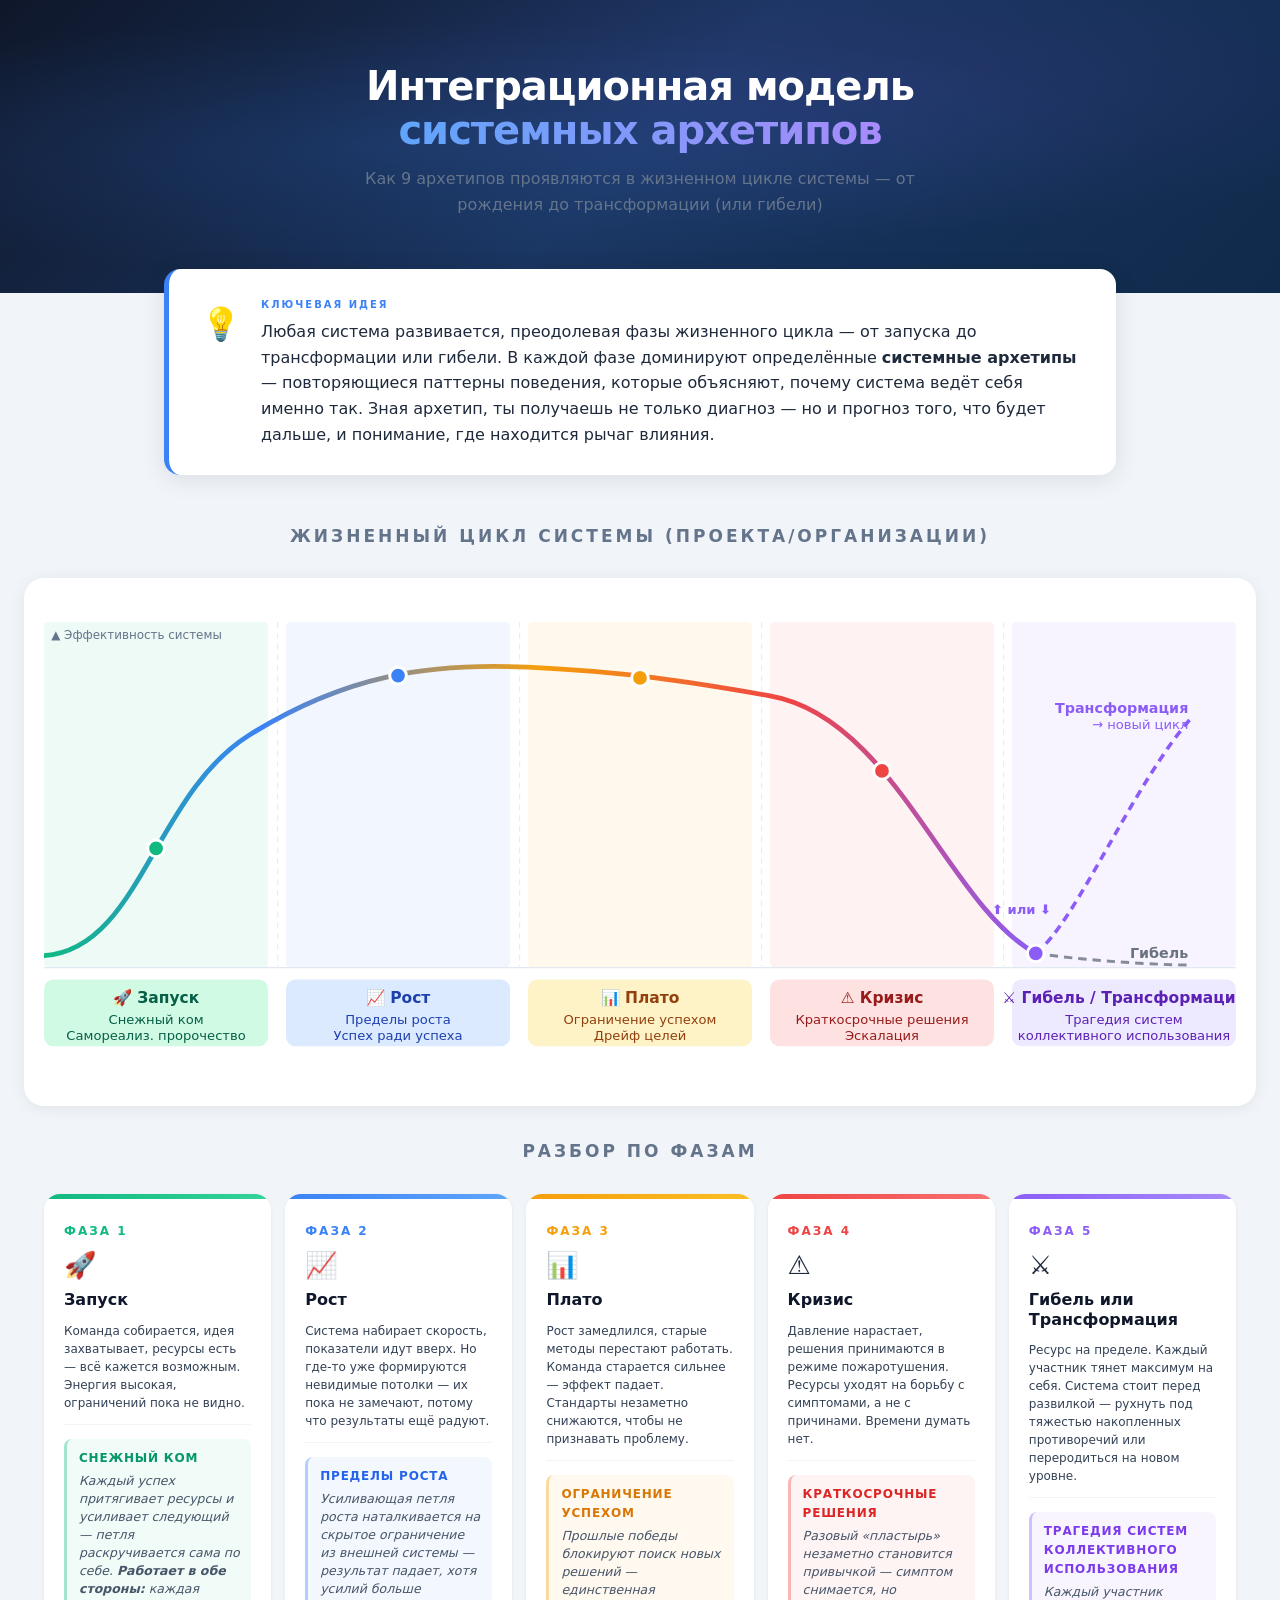
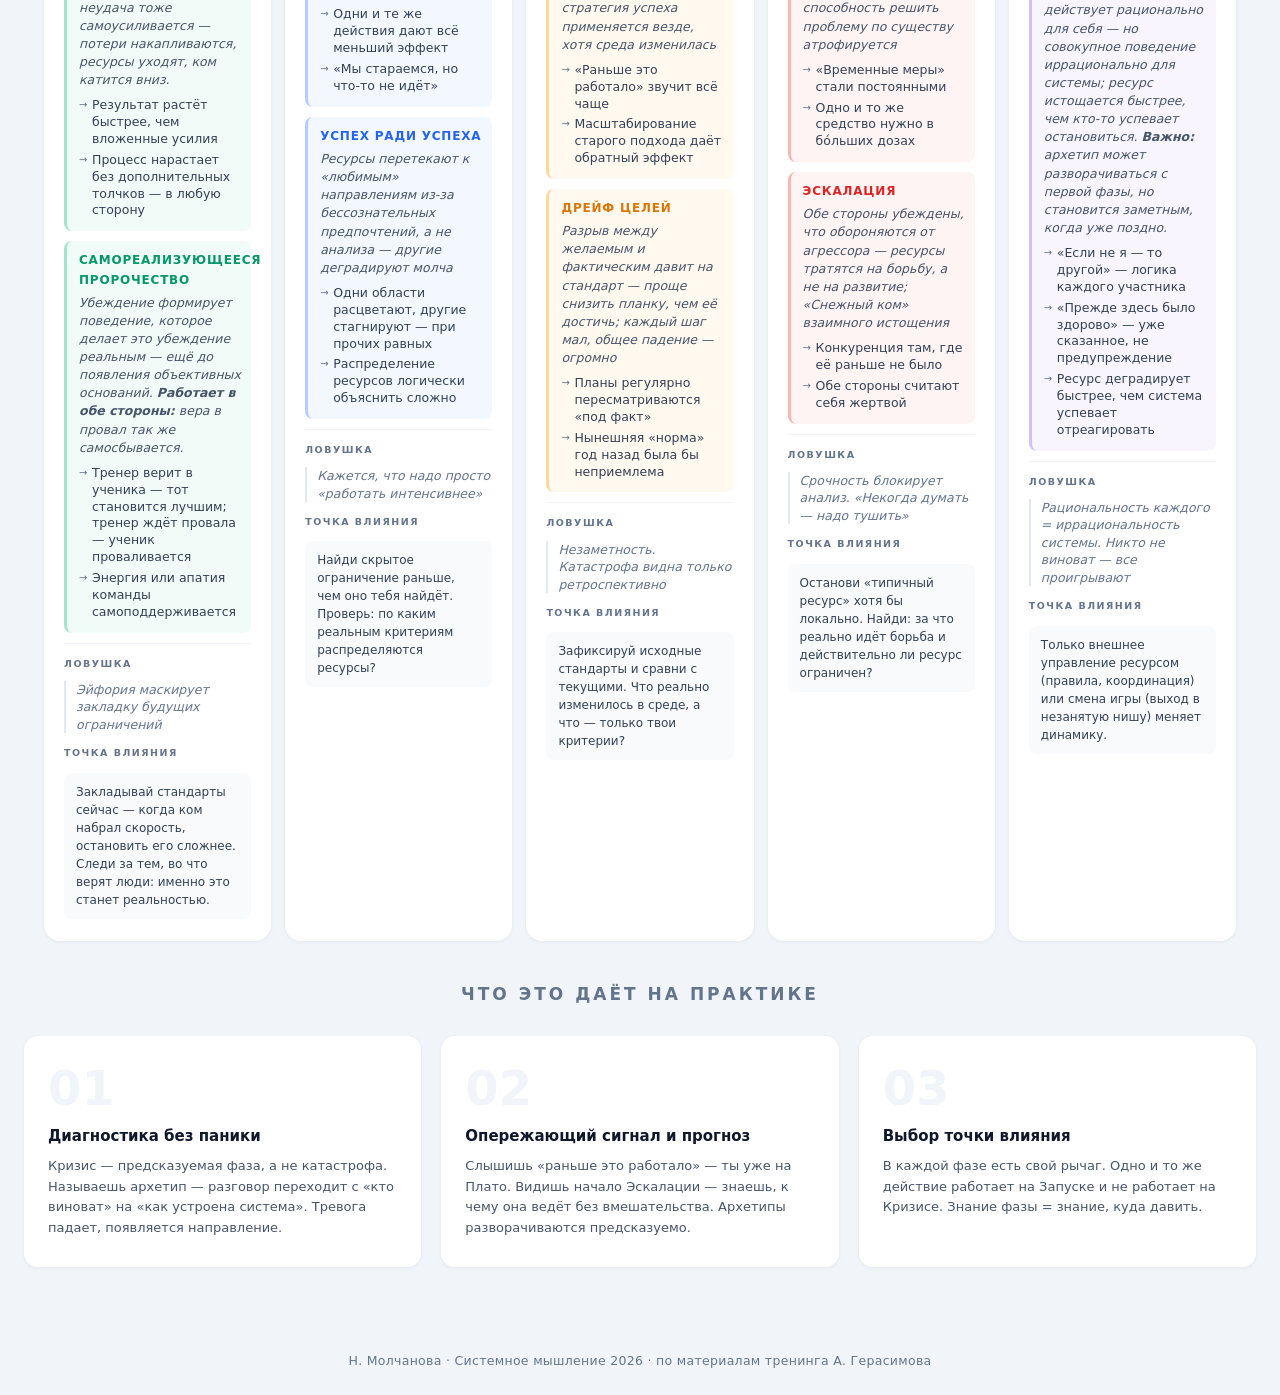
==== commit 12db87b6: "Add Ловушка label to trap sections" ====
--- a/system-archetypes.html
+++ b/system-archetypes.html
@@ -563,6 +563,7 @@
             </div>
 
             <div class="card-divider"></div>
+            <div class="micro-label">Ловушка</div>
             <div class="trap-line">Эйфория маскирует закладку будущих ограничений</div>
             <div class="micro-label">Точка влияния</div>
             <div class="leverage-box">Закладывай стандарты сейчас — когда ком набрал скорость, остановить его сложнее. Следи за тем, во что верят люди: именно это станет реальностью.</div>
@@ -596,6 +597,7 @@
             </div>
 
             <div class="card-divider"></div>
+            <div class="micro-label">Ловушка</div>
             <div class="trap-line">Кажется, что надо просто «работать интенсивнее»</div>
             <div class="micro-label">Точка влияния</div>
             <div class="leverage-box">Найди скрытое ограничение раньше, чем оно тебя найдёт. Проверь: по каким реальным критериям распределяются ресурсы?</div>
@@ -629,6 +631,7 @@
             </div>
 
             <div class="card-divider"></div>
+            <div class="micro-label">Ловушка</div>
             <div class="trap-line">Незаметность. Катастрофа видна только ретроспективно</div>
             <div class="micro-label">Точка влияния</div>
             <div class="leverage-box">Зафиксируй исходные стандарты и сравни с текущими. Что реально изменилось в среде, а что — только твои критерии?</div>
@@ -662,6 +665,7 @@
             </div>
 
             <div class="card-divider"></div>
+            <div class="micro-label">Ловушка</div>
             <div class="trap-line">Срочность блокирует анализ. «Некогда думать — надо тушить»</div>
             <div class="micro-label">Точка влияния</div>
             <div class="leverage-box">Останови «типичный ресурс» хотя бы локально. Найди: за что реально идёт борьба и действительно ли ресурс ограничен?</div>
@@ -687,6 +691,7 @@
             </div>
 
             <div class="card-divider"></div>
+            <div class="micro-label">Ловушка</div>
             <div class="trap-line">Рациональность каждого = иррациональность системы. Никто не виноват — все проигрывают</div>
             <div class="micro-label">Точка влияния</div>
             <div class="leverage-box">Только внешнее управление ресурсом (правила, координация) или смена игры (выход в незанятую нишу) меняет динамику.</div>
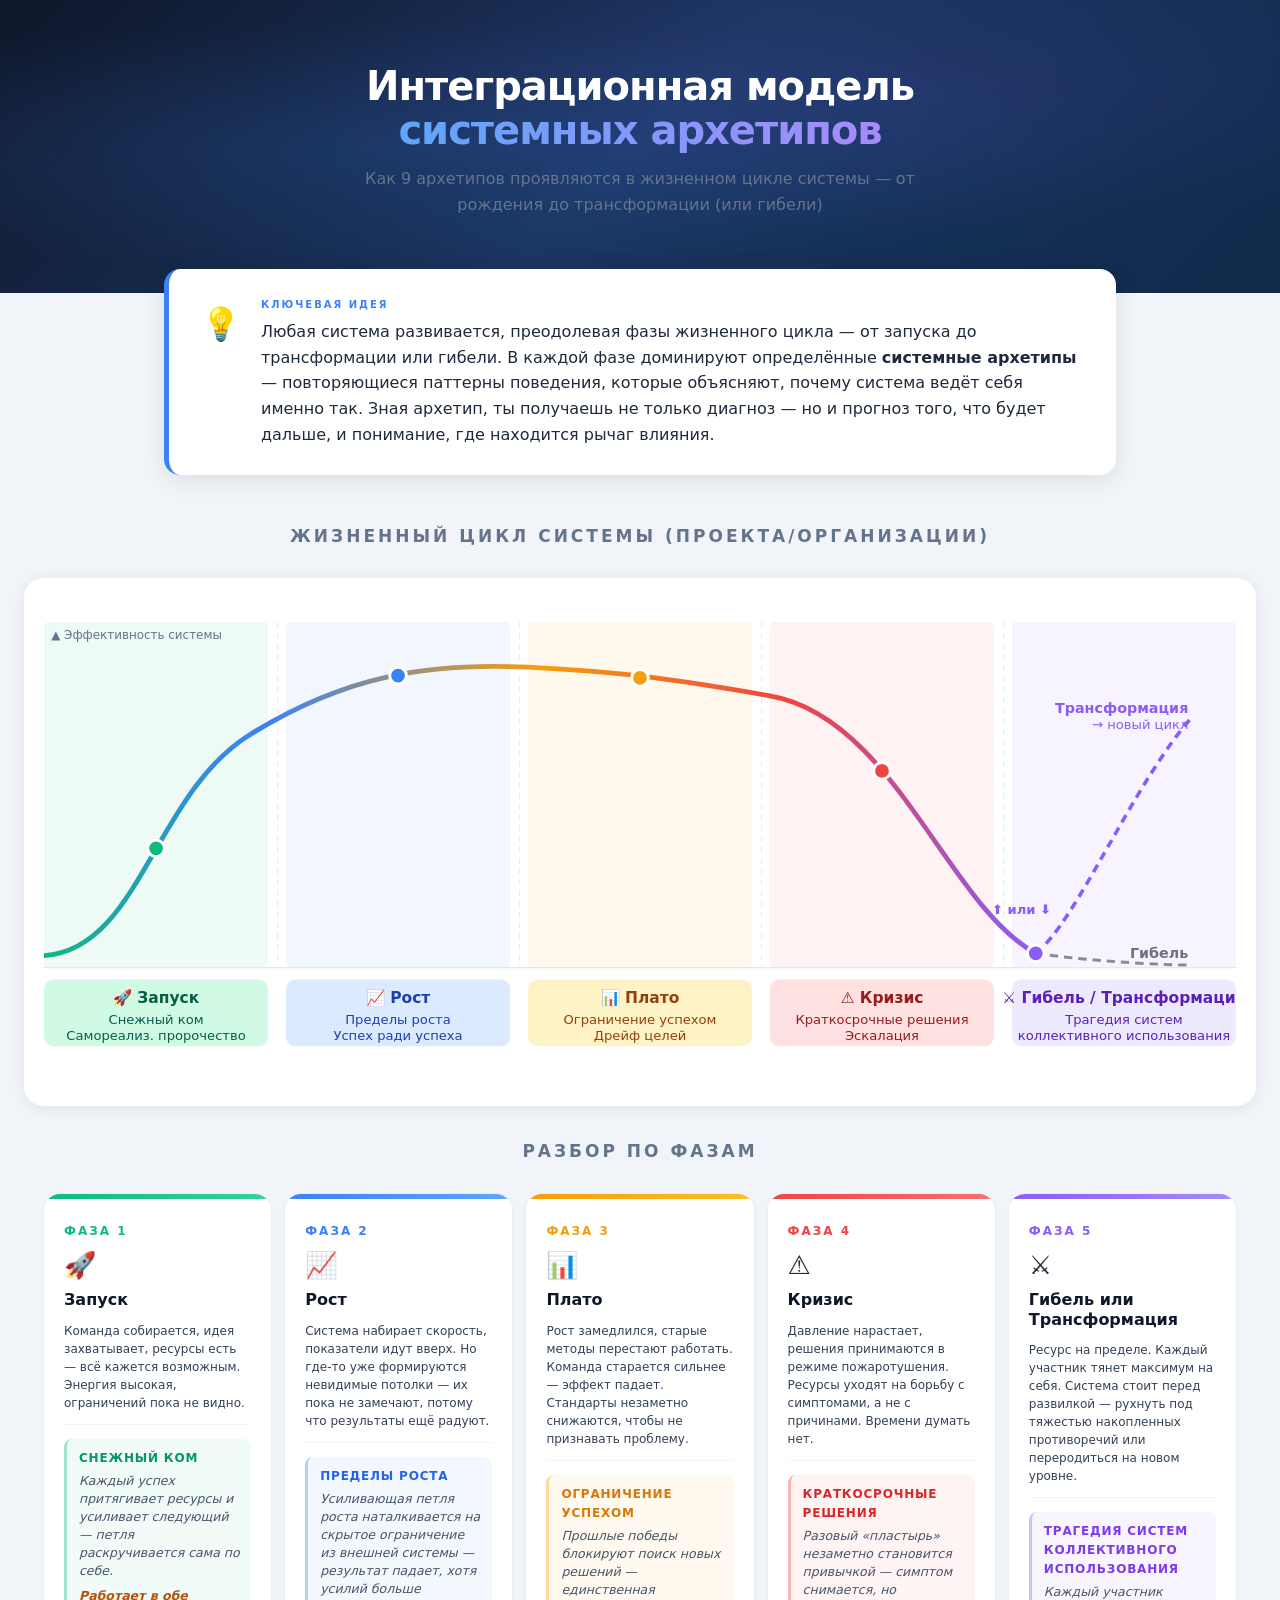
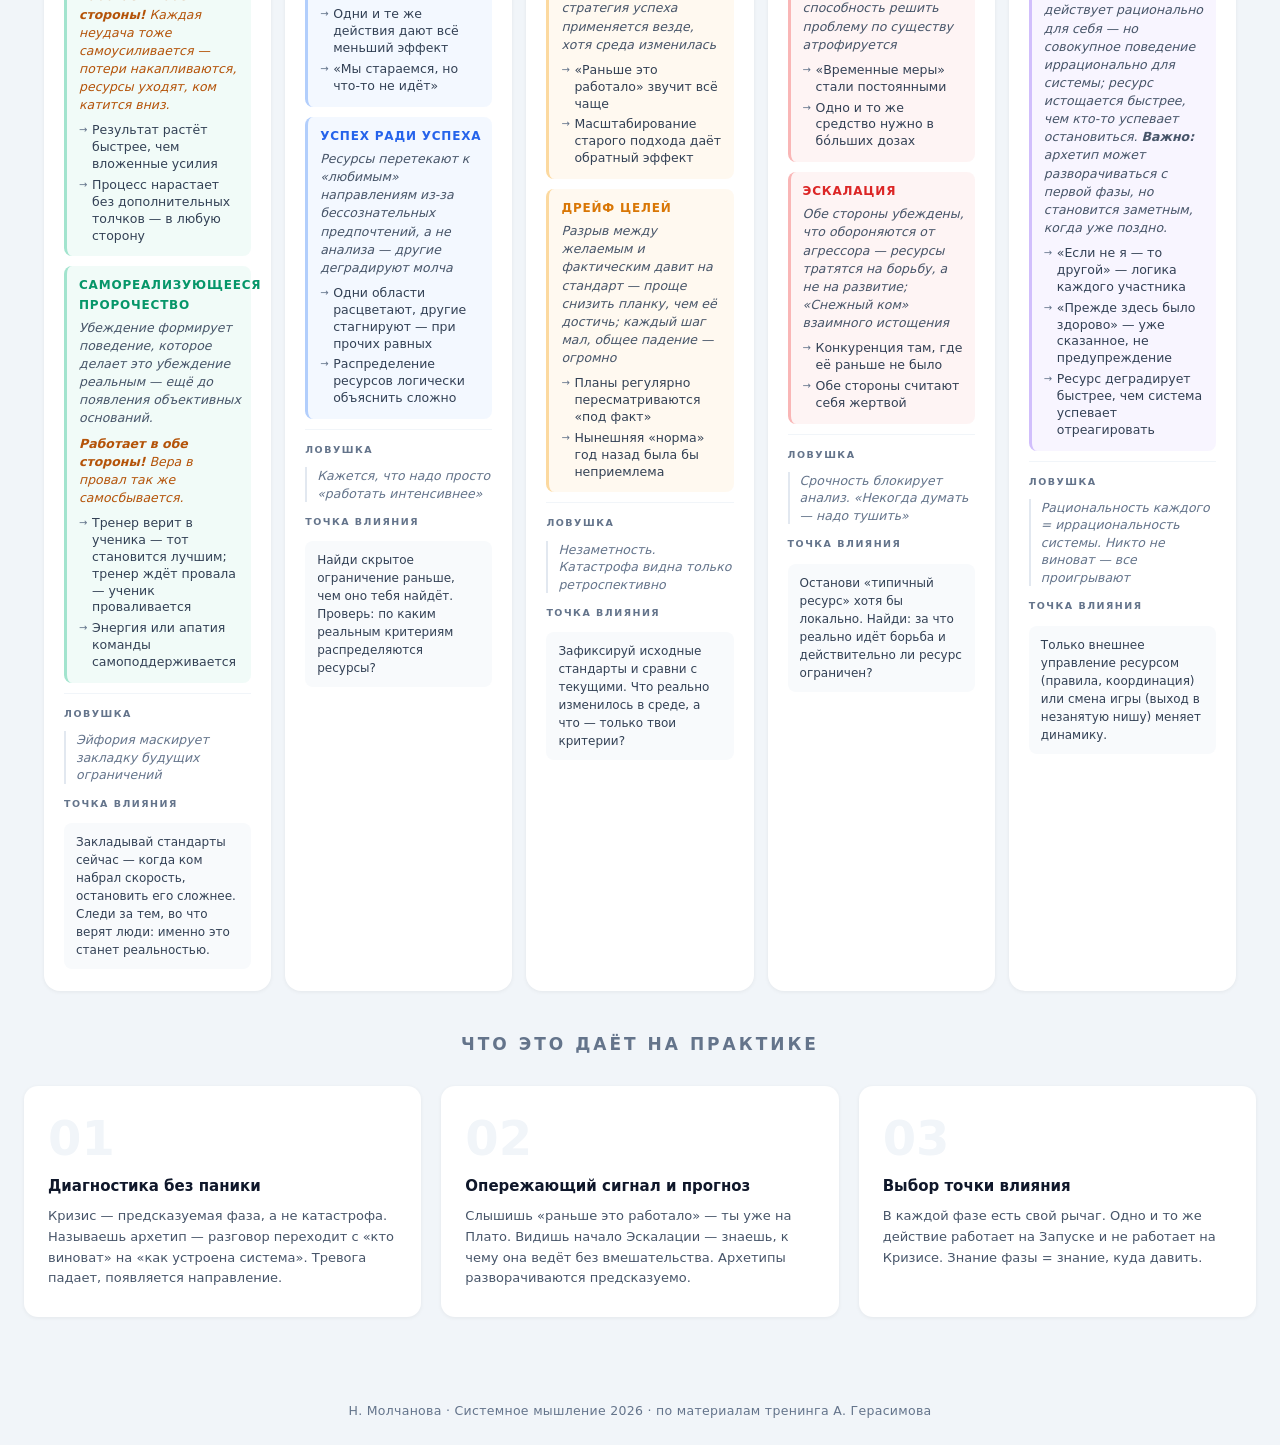
==== commit 19879610: "Highlight 'Работает в обе стороны' in amber with spacing" ====
--- a/system-archetypes.html
+++ b/system-archetypes.html
@@ -323,6 +323,13 @@
             margin-bottom: 6px;
         }
 
+        .both-ways {
+            display: block;
+            margin-top: 7px;
+            color: #b45309;
+            font-style: italic;
+        }
+
         .sa-signals { list-style: none; padding: 0; }
         .sa-signals li {
             font-size: 12.5px;
@@ -546,7 +553,7 @@
 
             <div class="sa-block">
                 <div class="sa-name">Снежный ком</div>
-                <p class="sa-mech">Каждый успех притягивает ресурсы и усиливает следующий — петля раскручивается сама по себе. <strong>Работает в обе стороны:</strong> каждая неудача тоже самоусиливается — потери накапливаются, ресурсы уходят, ком катится вниз.</p>
+                <p class="sa-mech">Каждый успех притягивает ресурсы и усиливает следующий — петля раскручивается сама по себе. <span class="both-ways"><strong>Работает в обе стороны!</strong> Каждая неудача тоже самоусиливается — потери накапливаются, ресурсы уходят, ком катится вниз.</span></p>
                 <ul class="sa-signals">
                     <li>Результат растёт быстрее, чем вложенные усилия</li>
                     <li>Процесс нарастает без дополнительных толчков — в любую сторону</li>
@@ -555,7 +562,7 @@
 
             <div class="sa-block">
                 <div class="sa-name">Самореализующееся пророчество</div>
-                <p class="sa-mech">Убеждение формирует поведение, которое делает это убеждение реальным — ещё до появления объективных оснований. <strong>Работает в обе стороны:</strong> вера в провал так же самосбывается.</p>
+                <p class="sa-mech">Убеждение формирует поведение, которое делает это убеждение реальным — ещё до появления объективных оснований. <span class="both-ways"><strong>Работает в обе стороны!</strong> Вера в провал так же самосбывается.</span></p>
                 <ul class="sa-signals">
                     <li>Тренер верит в ученика — тот становится лучшим; тренер ждёт провала — ученик проваливается</li>
                     <li>Энергия или апатия команды самоподдерживается</li>
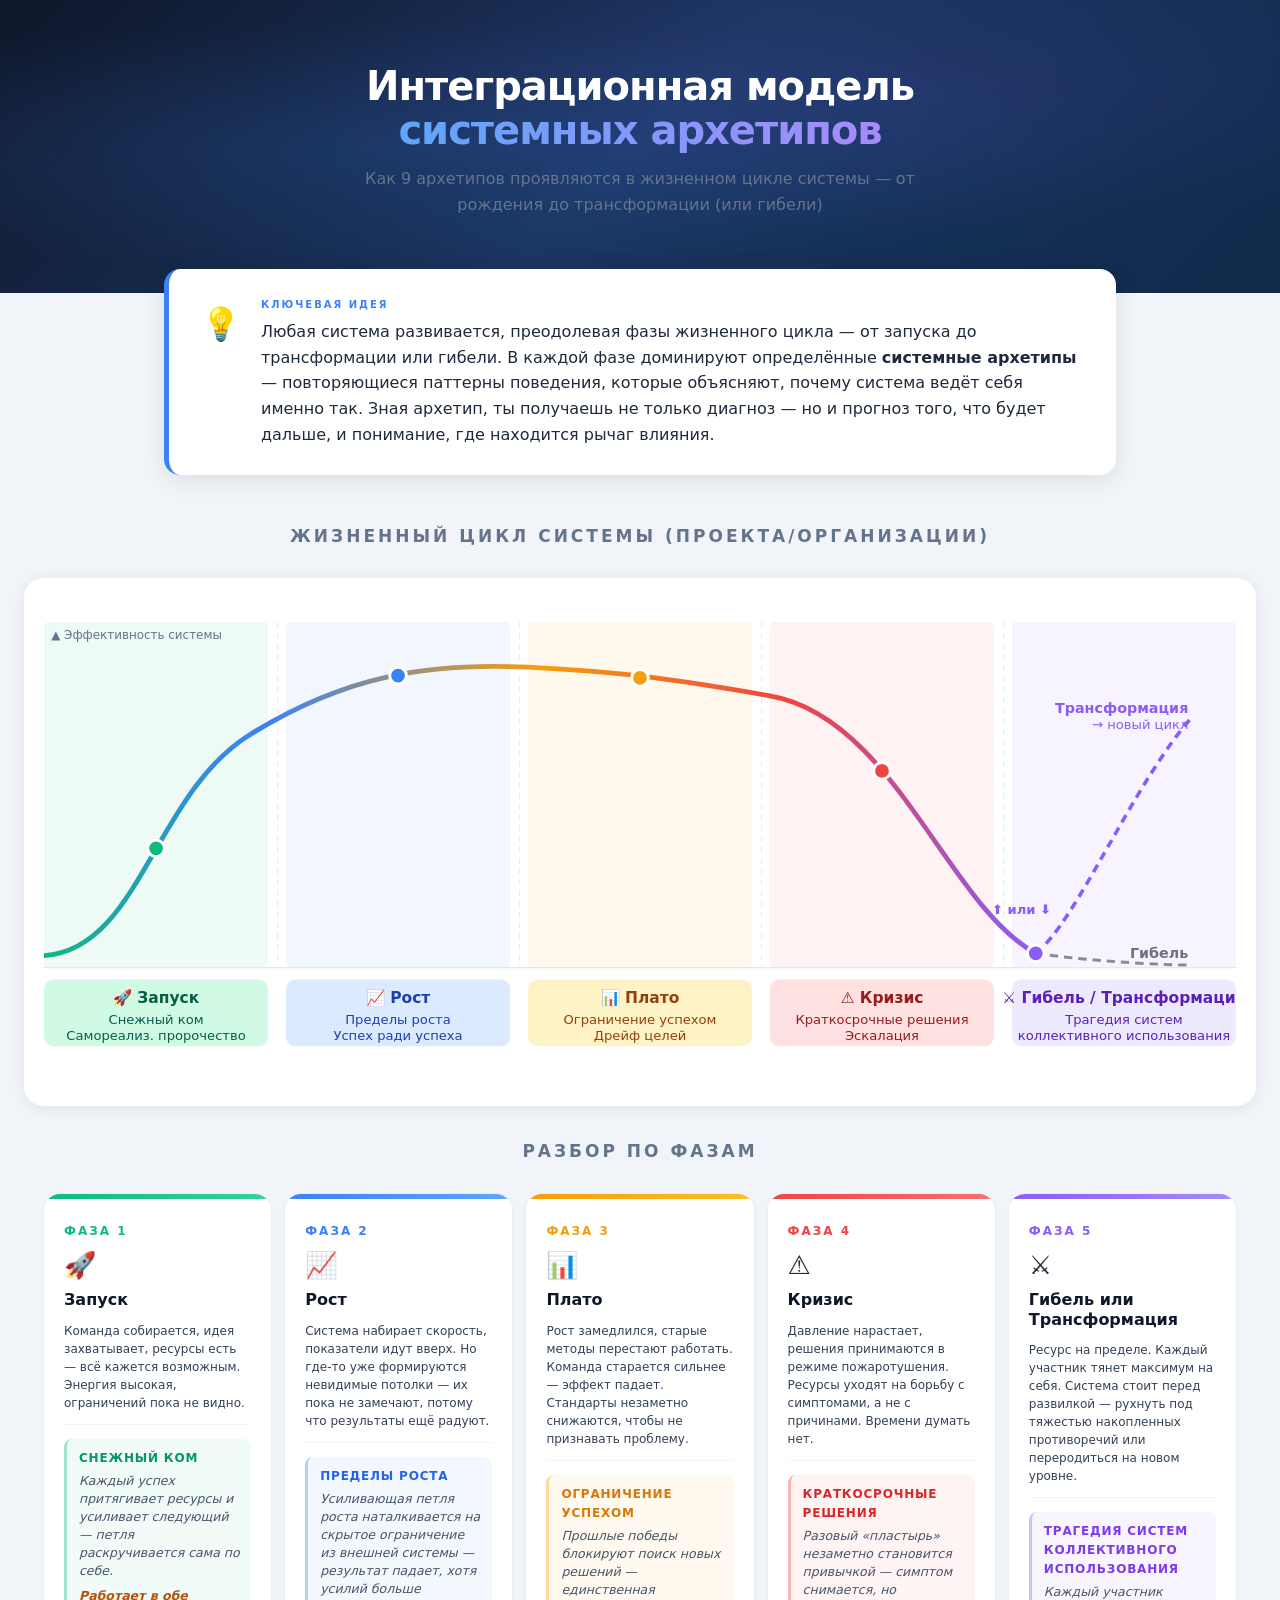
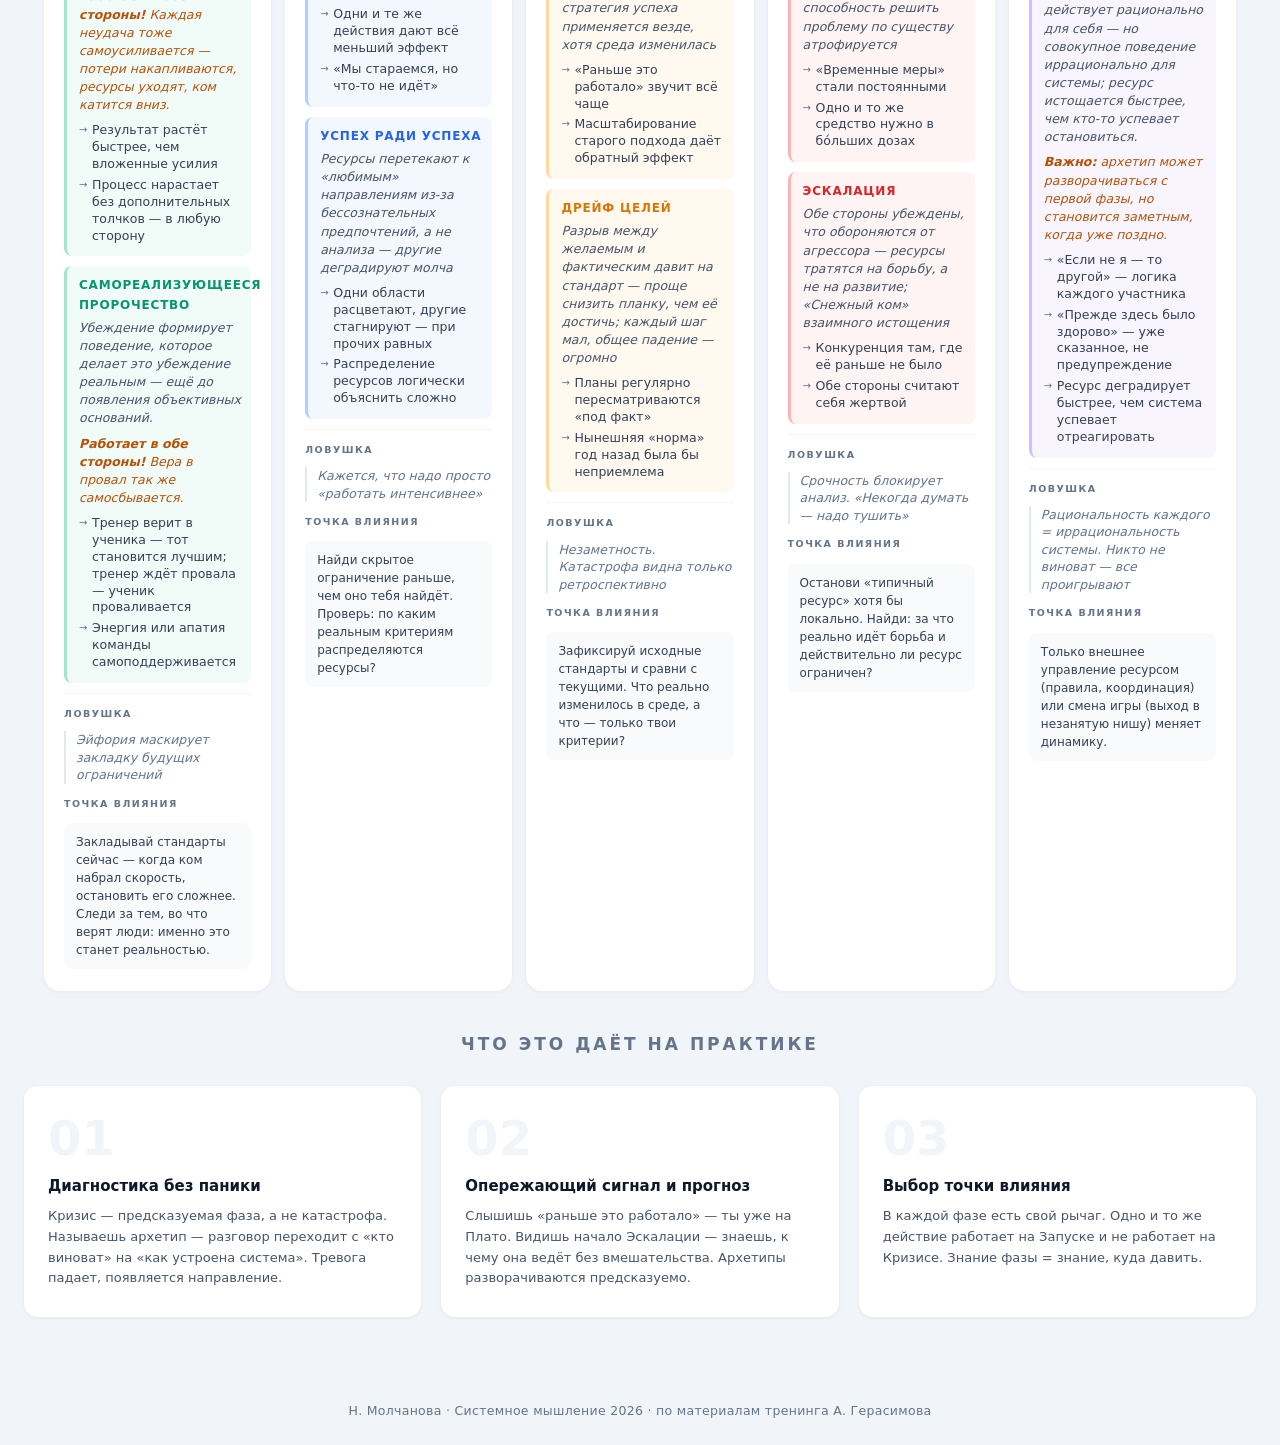
==== commit 1017c250: "Add spacing and highlight before Важно in card 5" ====
--- a/system-archetypes.html
+++ b/system-archetypes.html
@@ -689,7 +689,7 @@
 
             <div class="sa-block">
                 <div class="sa-name">Трагедия систем коллективного использования</div>
-                <p class="sa-mech">Каждый участник действует рационально для себя — но совокупное поведение иррационально для системы; ресурс истощается быстрее, чем кто-то успевает остановиться. <strong>Важно:</strong> архетип может разворачиваться с первой фазы, но становится заметным, когда уже поздно.</p>
+                <p class="sa-mech">Каждый участник действует рационально для себя — но совокупное поведение иррационально для системы; ресурс истощается быстрее, чем кто-то успевает остановиться. <span class="both-ways"><strong>Важно:</strong> архетип может разворачиваться с первой фазы, но становится заметным, когда уже поздно.</span></p>
                 <ul class="sa-signals">
                     <li>«Если не я — то другой» — логика каждого участника</li>
                     <li>«Прежде здесь было здорово» — уже сказанное, не предупреждение</li>
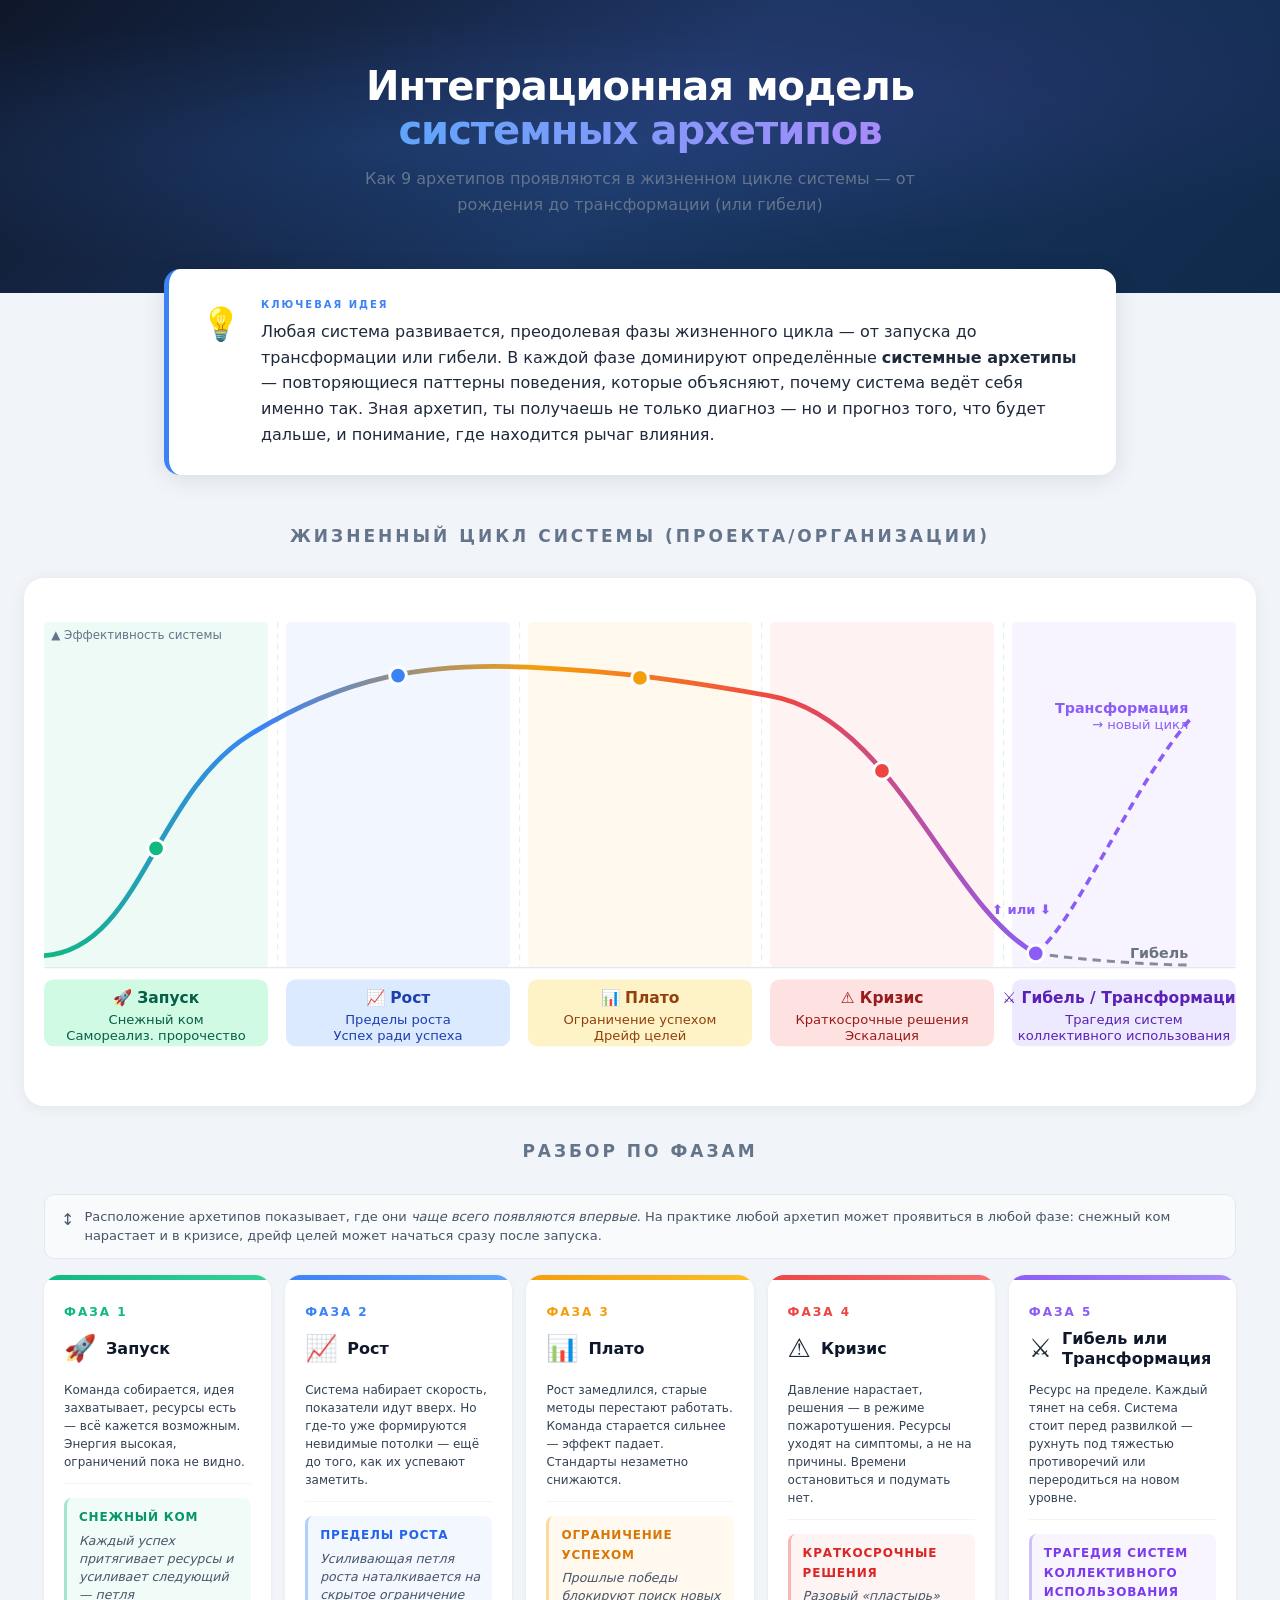
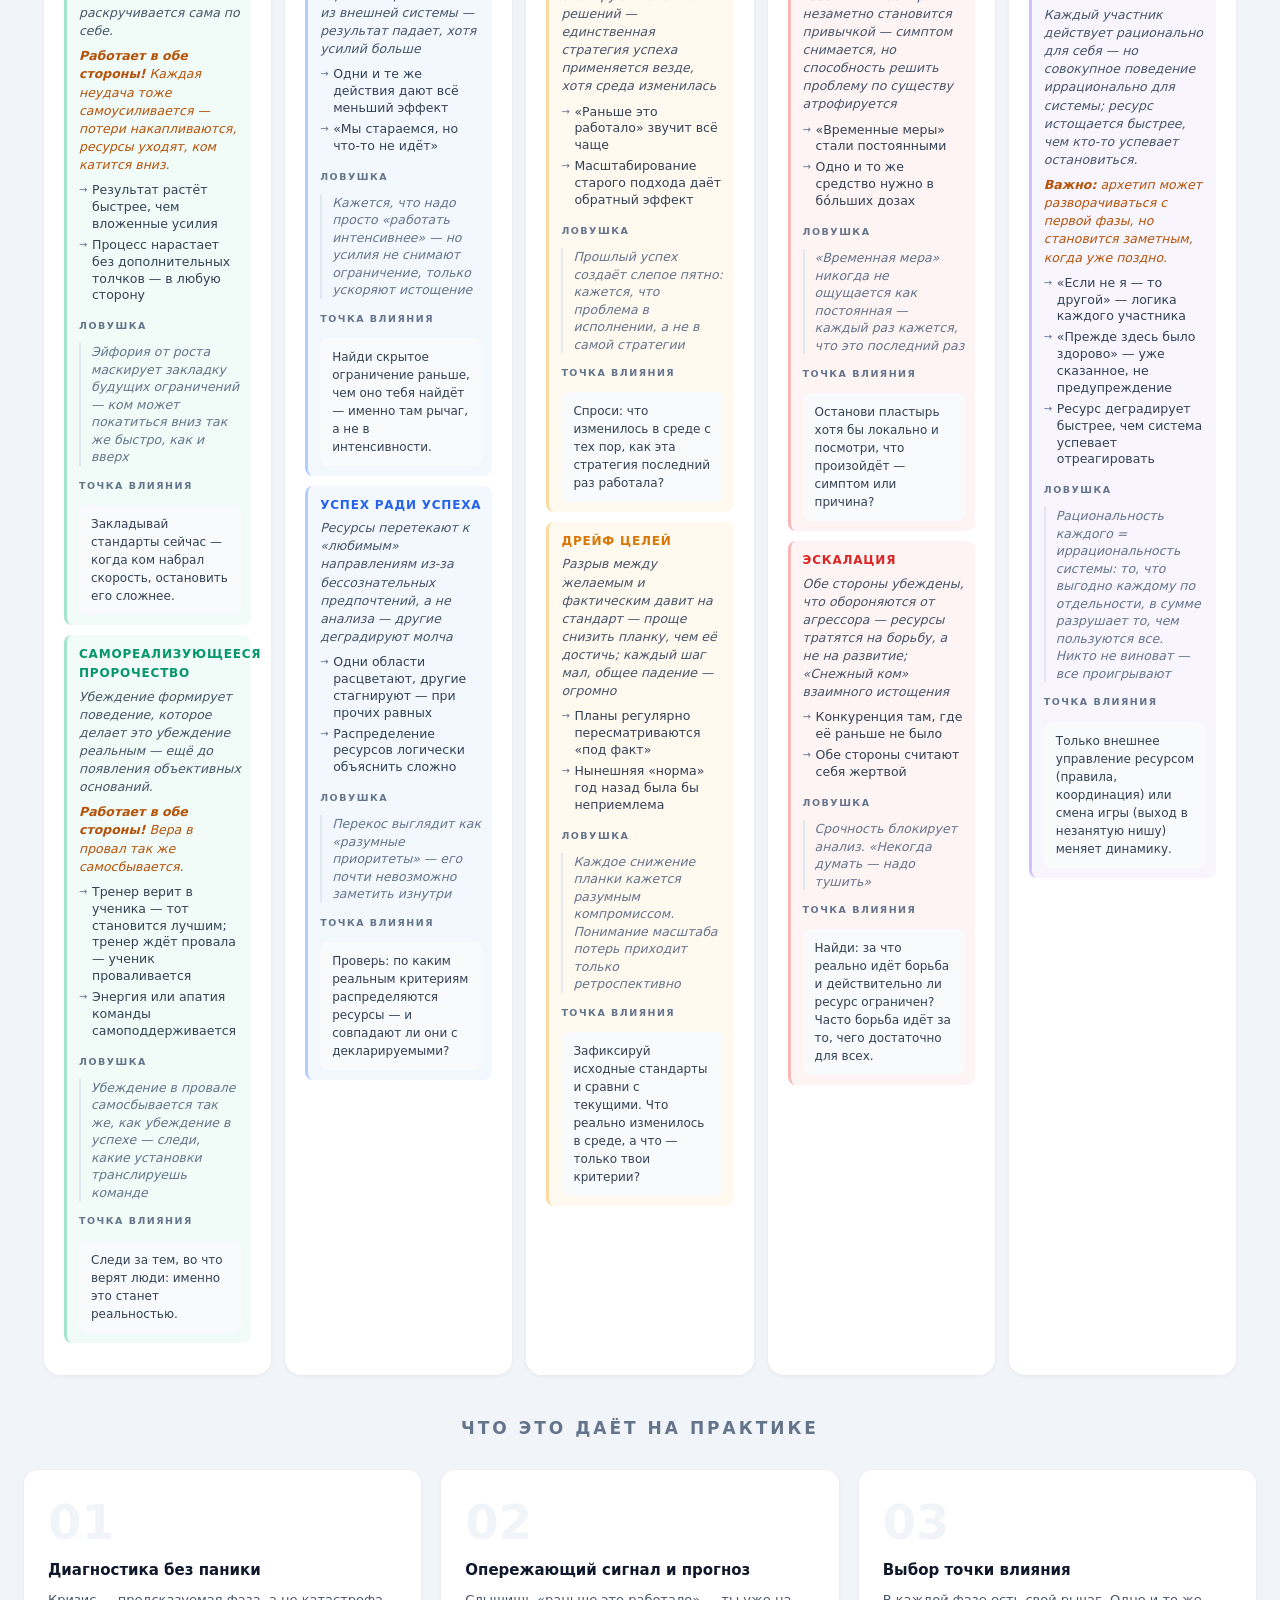
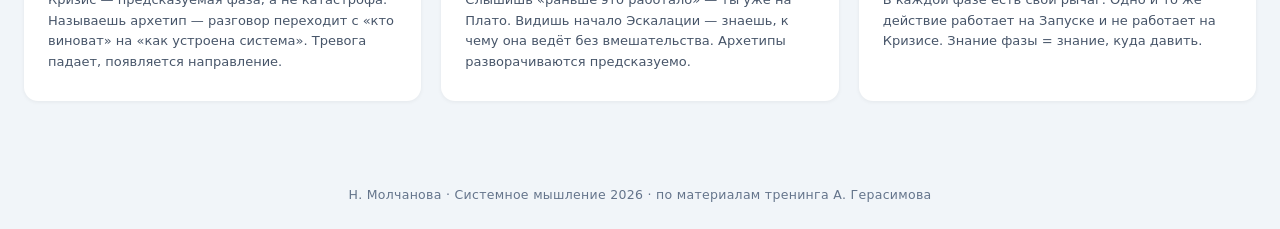
==== commit ff1295a6: "update: per-archetype leverage points, equalized headers, phase-context note" ====
--- a/system-archetypes.html
+++ b/system-archetypes.html
@@ -218,13 +218,20 @@
         .c4 .card-phase { color: var(--c4); }
         .c5 .card-phase { color: var(--c5); }
 
-        .card-emoji { font-size: 26px; margin-bottom: 4px; display: block; }
+        .card-header {
+            display: flex;
+            align-items: center;
+            gap: 10px;
+            margin-top: 6px;
+            margin-bottom: 12px;
+        }
+
+        .card-emoji { font-size: 26px; flex-shrink: 0; }
 
         .card-title {
             font-size: 16px;
             font-weight: 700;
             color: #0f172a;
-            margin-bottom: 12px;
             line-height: 1.2;
         }
 
@@ -354,6 +361,7 @@
             margin-bottom: 14px;
             padding-bottom: 12px;
             border-bottom: 1px solid #f1f5f9;
+            min-height: 76px;
         }
 
         .card-divider {
@@ -361,6 +369,21 @@
             background: #f1f5f9;
             margin: 4px 0 12px;
         }
+
+        .phase-note {
+            display: flex;
+            align-items: flex-start;
+            gap: 10px;
+            background: #f8fafc;
+            border: 1px solid #e2e8f0;
+            border-radius: 10px;
+            padding: 12px 16px;
+            margin: 0 20px 16px;
+            font-size: 13px;
+            color: #475569;
+            line-height: 1.5;
+        }
+        .phase-note-icon { font-size: 16px; flex-shrink: 0; margin-top: 1px; }
 
         /* ─── INSIGHTS ─── */
         .insights-grid {
@@ -540,14 +563,20 @@
 <!-- PHASE CARDS -->
 <div class="section" style="margin-top: 32px;">
     <div class="section-heading">Разбор по фазам</div>
+    <div class="phase-note">
+        <span class="phase-note-icon">↕️</span>
+        <span>Расположение архетипов показывает, где они <em>чаще всего появляются впервые</em>. На практике любой архетип может проявиться в любой фазе: снежный ком нарастает и в кризисе, дрейф целей может начаться сразу после запуска.</span>
+    </div>
     <div class="cards-grid">
 
         <!-- Card 1 -->
         <div class="card c1">
             <div class="card-stripe"></div>
             <div class="card-phase">Фаза 1</div>
-            <span class="card-emoji">🚀</span>
-            <div class="card-title">Запуск</div>
+            <div class="card-header">
+                <span class="card-emoji">🚀</span>
+                <div class="card-title">Запуск</div>
+            </div>
 
             <p class="phase-context">Команда собирается, идея захватывает, ресурсы есть — всё кажется возможным. Энергия высокая, ограничений пока не видно.</p>
 
@@ -558,6 +587,10 @@
                     <li>Результат растёт быстрее, чем вложенные усилия</li>
                     <li>Процесс нарастает без дополнительных толчков — в любую сторону</li>
                 </ul>
+                <div class="micro-label">Ловушка</div>
+                <div class="trap-line">Эйфория от роста маскирует закладку будущих ограничений — ком может покатиться вниз так же быстро, как и вверх</div>
+                <div class="micro-label">Точка влияния</div>
+                <div class="leverage-box">Закладывай стандарты сейчас — когда ком набрал скорость, остановить его сложнее.</div>
             </div>
 
             <div class="sa-block">
@@ -567,23 +600,23 @@
                     <li>Тренер верит в ученика — тот становится лучшим; тренер ждёт провала — ученик проваливается</li>
                     <li>Энергия или апатия команды самоподдерживается</li>
                 </ul>
-            </div>
-
-            <div class="card-divider"></div>
-            <div class="micro-label">Ловушка</div>
-            <div class="trap-line">Эйфория маскирует закладку будущих ограничений</div>
-            <div class="micro-label">Точка влияния</div>
-            <div class="leverage-box">Закладывай стандарты сейчас — когда ком набрал скорость, остановить его сложнее. Следи за тем, во что верят люди: именно это станет реальностью.</div>
+                <div class="micro-label">Ловушка</div>
+                <div class="trap-line">Убеждение в провале самосбывается так же, как убеждение в успехе — следи, какие установки транслируешь команде</div>
+                <div class="micro-label">Точка влияния</div>
+                <div class="leverage-box">Следи за тем, во что верят люди: именно это станет реальностью.</div>
+            </div>
         </div>
 
         <!-- Card 2 -->
         <div class="card c2">
             <div class="card-stripe"></div>
             <div class="card-phase">Фаза 2</div>
-            <span class="card-emoji">📈</span>
-            <div class="card-title">Рост</div>
-
-            <p class="phase-context">Система набирает скорость, показатели идут вверх. Но где-то уже формируются невидимые потолки — их пока не замечают, потому что результаты ещё радуют.</p>
+            <div class="card-header">
+                <span class="card-emoji">📈</span>
+                <div class="card-title">Рост</div>
+            </div>
+
+            <p class="phase-context">Система набирает скорость, показатели идут вверх. Но где-то уже формируются невидимые потолки — ещё до того, как их успевают заметить.</p>
 
             <div class="sa-block">
                 <div class="sa-name">Пределы роста</div>
@@ -592,6 +625,10 @@
                     <li>Одни и те же действия дают всё меньший эффект</li>
                     <li>«Мы стараемся, но что-то не идёт»</li>
                 </ul>
+                <div class="micro-label">Ловушка</div>
+                <div class="trap-line">Кажется, что надо просто «работать интенсивнее» — но усилия не снимают ограничение, только ускоряют истощение</div>
+                <div class="micro-label">Точка влияния</div>
+                <div class="leverage-box">Найди скрытое ограничение раньше, чем оно тебя найдёт — именно там рычаг, а не в интенсивности.</div>
             </div>
 
             <div class="sa-block">
@@ -601,23 +638,23 @@
                     <li>Одни области расцветают, другие стагнируют — при прочих равных</li>
                     <li>Распределение ресурсов логически объяснить сложно</li>
                 </ul>
-            </div>
-
-            <div class="card-divider"></div>
-            <div class="micro-label">Ловушка</div>
-            <div class="trap-line">Кажется, что надо просто «работать интенсивнее»</div>
-            <div class="micro-label">Точка влияния</div>
-            <div class="leverage-box">Найди скрытое ограничение раньше, чем оно тебя найдёт. Проверь: по каким реальным критериям распределяются ресурсы?</div>
+                <div class="micro-label">Ловушка</div>
+                <div class="trap-line">Перекос выглядит как «разумные приоритеты» — его почти невозможно заметить изнутри</div>
+                <div class="micro-label">Точка влияния</div>
+                <div class="leverage-box">Проверь: по каким реальным критериям распределяются ресурсы — и совпадают ли они с декларируемыми?</div>
+            </div>
         </div>
 
         <!-- Card 3 -->
         <div class="card c3">
             <div class="card-stripe"></div>
             <div class="card-phase">Фаза 3</div>
-            <span class="card-emoji">📊</span>
-            <div class="card-title">Плато</div>
-
-            <p class="phase-context">Рост замедлился, старые методы перестают работать. Команда старается сильнее — эффект падает. Стандарты незаметно снижаются, чтобы не признавать проблему.</p>
+            <div class="card-header">
+                <span class="card-emoji">📊</span>
+                <div class="card-title">Плато</div>
+            </div>
+
+            <p class="phase-context">Рост замедлился, старые методы перестают работать. Команда старается сильнее — эффект падает. Стандарты незаметно снижаются.</p>
 
             <div class="sa-block">
                 <div class="sa-name">Ограничение успехом</div>
@@ -626,6 +663,10 @@
                     <li>«Раньше это работало» звучит всё чаще</li>
                     <li>Масштабирование старого подхода даёт обратный эффект</li>
                 </ul>
+                <div class="micro-label">Ловушка</div>
+                <div class="trap-line">Прошлый успех создаёт слепое пятно: кажется, что проблема в исполнении, а не в самой стратегии</div>
+                <div class="micro-label">Точка влияния</div>
+                <div class="leverage-box">Спроси: что изменилось в среде с тех пор, как эта стратегия последний раз работала?</div>
             </div>
 
             <div class="sa-block">
@@ -635,23 +676,23 @@
                     <li>Планы регулярно пересматриваются «под факт»</li>
                     <li>Нынешняя «норма» год назад была бы неприемлема</li>
                 </ul>
-            </div>
-
-            <div class="card-divider"></div>
-            <div class="micro-label">Ловушка</div>
-            <div class="trap-line">Незаметность. Катастрофа видна только ретроспективно</div>
-            <div class="micro-label">Точка влияния</div>
-            <div class="leverage-box">Зафиксируй исходные стандарты и сравни с текущими. Что реально изменилось в среде, а что — только твои критерии?</div>
+                <div class="micro-label">Ловушка</div>
+                <div class="trap-line">Каждое снижение планки кажется разумным компромиссом. Понимание масштаба потерь приходит только ретроспективно</div>
+                <div class="micro-label">Точка влияния</div>
+                <div class="leverage-box">Зафиксируй исходные стандарты и сравни с текущими. Что реально изменилось в среде, а что — только твои критерии?</div>
+            </div>
         </div>
 
         <!-- Card 4 -->
         <div class="card c4">
             <div class="card-stripe"></div>
             <div class="card-phase">Фаза 4</div>
-            <span class="card-emoji">⚠️</span>
-            <div class="card-title">Кризис</div>
-
-            <p class="phase-context">Давление нарастает, решения принимаются в режиме пожаротушения. Ресурсы уходят на борьбу с симптомами, а не с причинами. Времени думать нет.</p>
+            <div class="card-header">
+                <span class="card-emoji">⚠️</span>
+                <div class="card-title">Кризис</div>
+            </div>
+
+            <p class="phase-context">Давление нарастает, решения — в режиме пожаротушения. Ресурсы уходят на симптомы, а не на причины. Времени остановиться и подумать нет.</p>
 
             <div class="sa-block">
                 <div class="sa-name">Краткосрочные решения</div>
@@ -660,6 +701,10 @@
                     <li>«Временные меры» стали постоянными</li>
                     <li>Одно и то же средство нужно в бо́льших дозах</li>
                 </ul>
+                <div class="micro-label">Ловушка</div>
+                <div class="trap-line">«Временная мера» никогда не ощущается как постоянная — каждый раз кажется, что это последний раз</div>
+                <div class="micro-label">Точка влияния</div>
+                <div class="leverage-box">Останови пластырь хотя бы локально и посмотри, что произойдёт — симптом или причина?</div>
             </div>
 
             <div class="sa-block">
@@ -669,23 +714,23 @@
                     <li>Конкуренция там, где её раньше не было</li>
                     <li>Обе стороны считают себя жертвой</li>
                 </ul>
-            </div>
-
-            <div class="card-divider"></div>
-            <div class="micro-label">Ловушка</div>
-            <div class="trap-line">Срочность блокирует анализ. «Некогда думать — надо тушить»</div>
-            <div class="micro-label">Точка влияния</div>
-            <div class="leverage-box">Останови «типичный ресурс» хотя бы локально. Найди: за что реально идёт борьба и действительно ли ресурс ограничен?</div>
+                <div class="micro-label">Ловушка</div>
+                <div class="trap-line">Срочность блокирует анализ. «Некогда думать — надо тушить»</div>
+                <div class="micro-label">Точка влияния</div>
+                <div class="leverage-box">Найди: за что реально идёт борьба и действительно ли ресурс ограничен? Часто борьба идёт за то, чего достаточно для всех.</div>
+            </div>
         </div>
 
         <!-- Card 5 -->
         <div class="card c5">
             <div class="card-stripe"></div>
             <div class="card-phase">Фаза 5</div>
-            <span class="card-emoji">⚔️</span>
-            <div class="card-title">Гибель или Трансформация</div>
-
-            <p class="phase-context">Ресурс на пределе. Каждый участник тянет максимум на себя. Система стоит перед развилкой — рухнуть под тяжестью накопленных противоречий или переродиться на новом уровне.</p>
+            <div class="card-header">
+                <span class="card-emoji">⚔️</span>
+                <div class="card-title">Гибель или Трансформация</div>
+            </div>
+
+            <p class="phase-context">Ресурс на пределе. Каждый тянет на себя. Система стоит перед развилкой — рухнуть под тяжестью противоречий или переродиться на новом уровне.</p>
 
             <div class="sa-block">
                 <div class="sa-name">Трагедия систем коллективного использования</div>
@@ -695,13 +740,11 @@
                     <li>«Прежде здесь было здорово» — уже сказанное, не предупреждение</li>
                     <li>Ресурс деградирует быстрее, чем система успевает отреагировать</li>
                 </ul>
-            </div>
-
-            <div class="card-divider"></div>
-            <div class="micro-label">Ловушка</div>
-            <div class="trap-line">Рациональность каждого = иррациональность системы. Никто не виноват — все проигрывают</div>
-            <div class="micro-label">Точка влияния</div>
-            <div class="leverage-box">Только внешнее управление ресурсом (правила, координация) или смена игры (выход в незанятую нишу) меняет динамику.</div>
+                <div class="micro-label">Ловушка</div>
+                <div class="trap-line">Рациональность каждого = иррациональность системы: то, что выгодно каждому по отдельности, в сумме разрушает то, чем пользуются все. Никто не виноват — все проигрывают</div>
+                <div class="micro-label">Точка влияния</div>
+                <div class="leverage-box">Только внешнее управление ресурсом (правила, координация) или смена игры (выход в незанятую нишу) меняет динамику.</div>
+            </div>
         </div>
 
     </div>
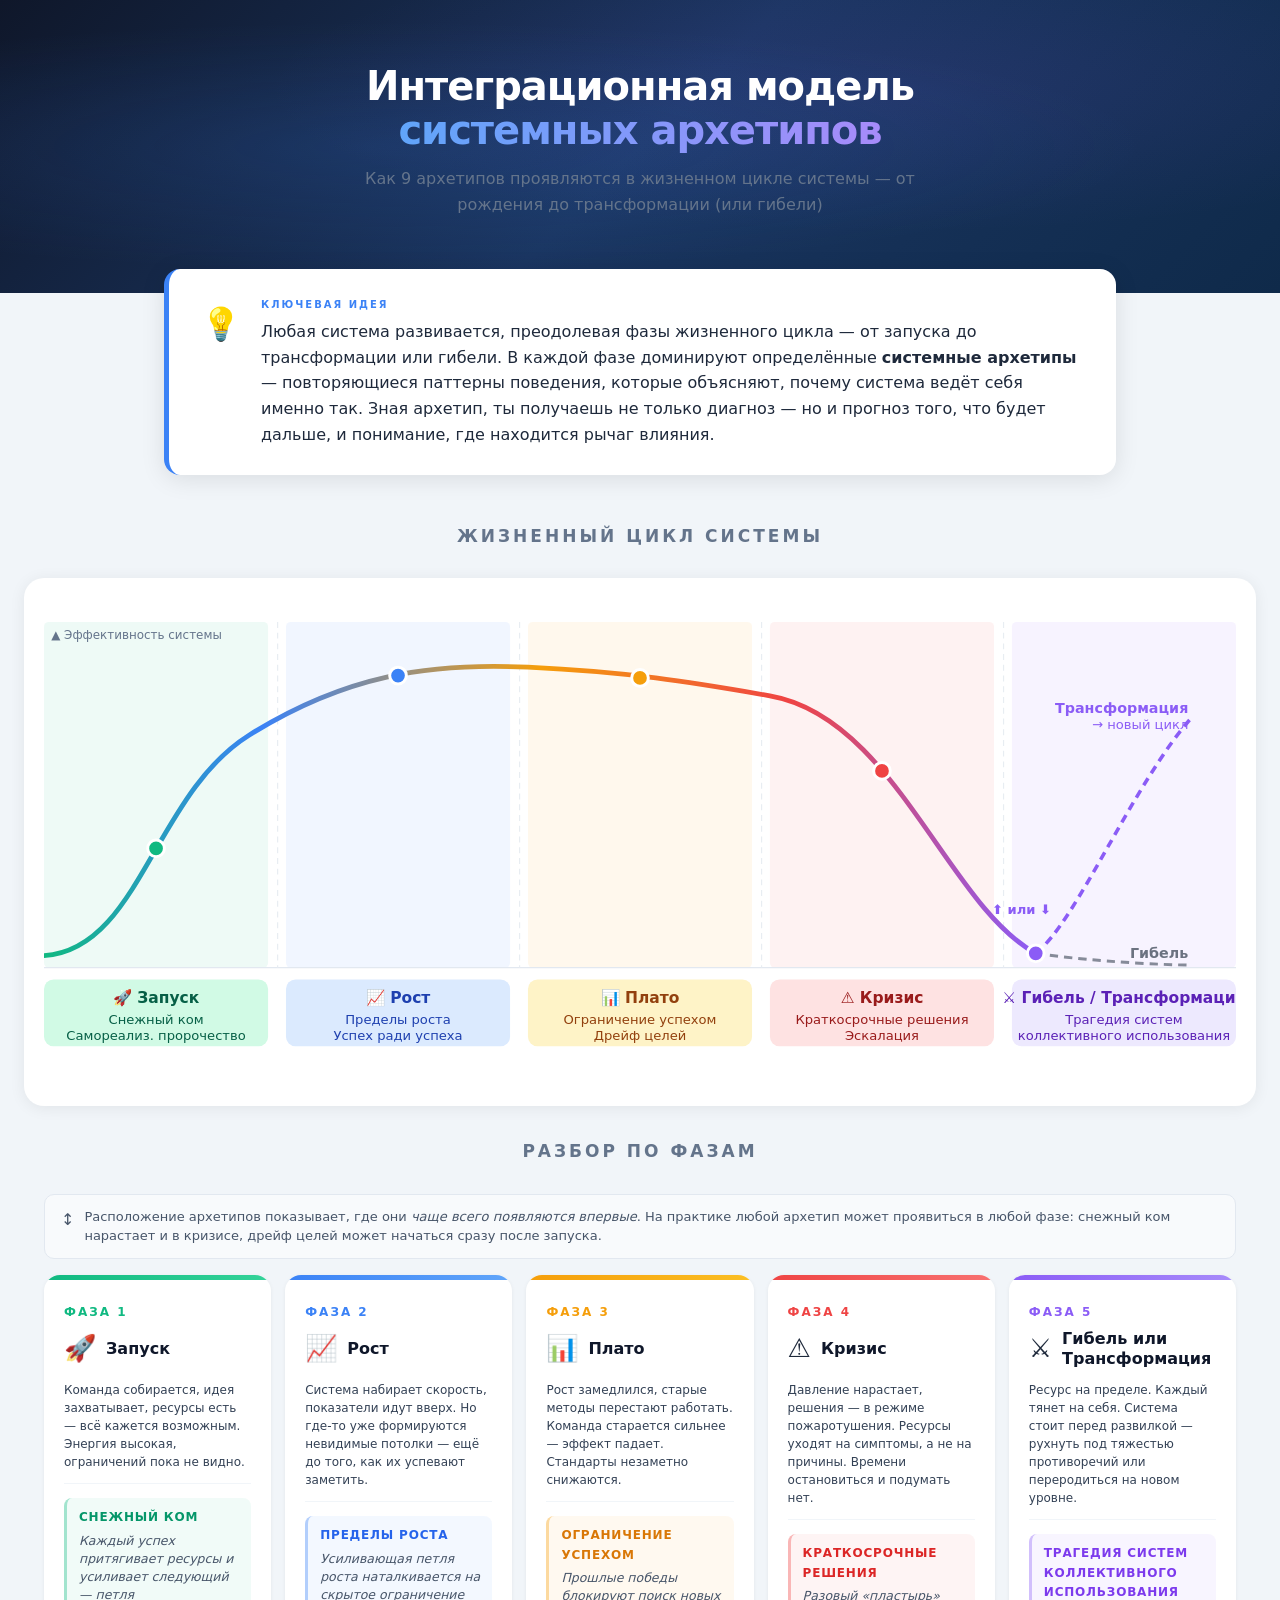
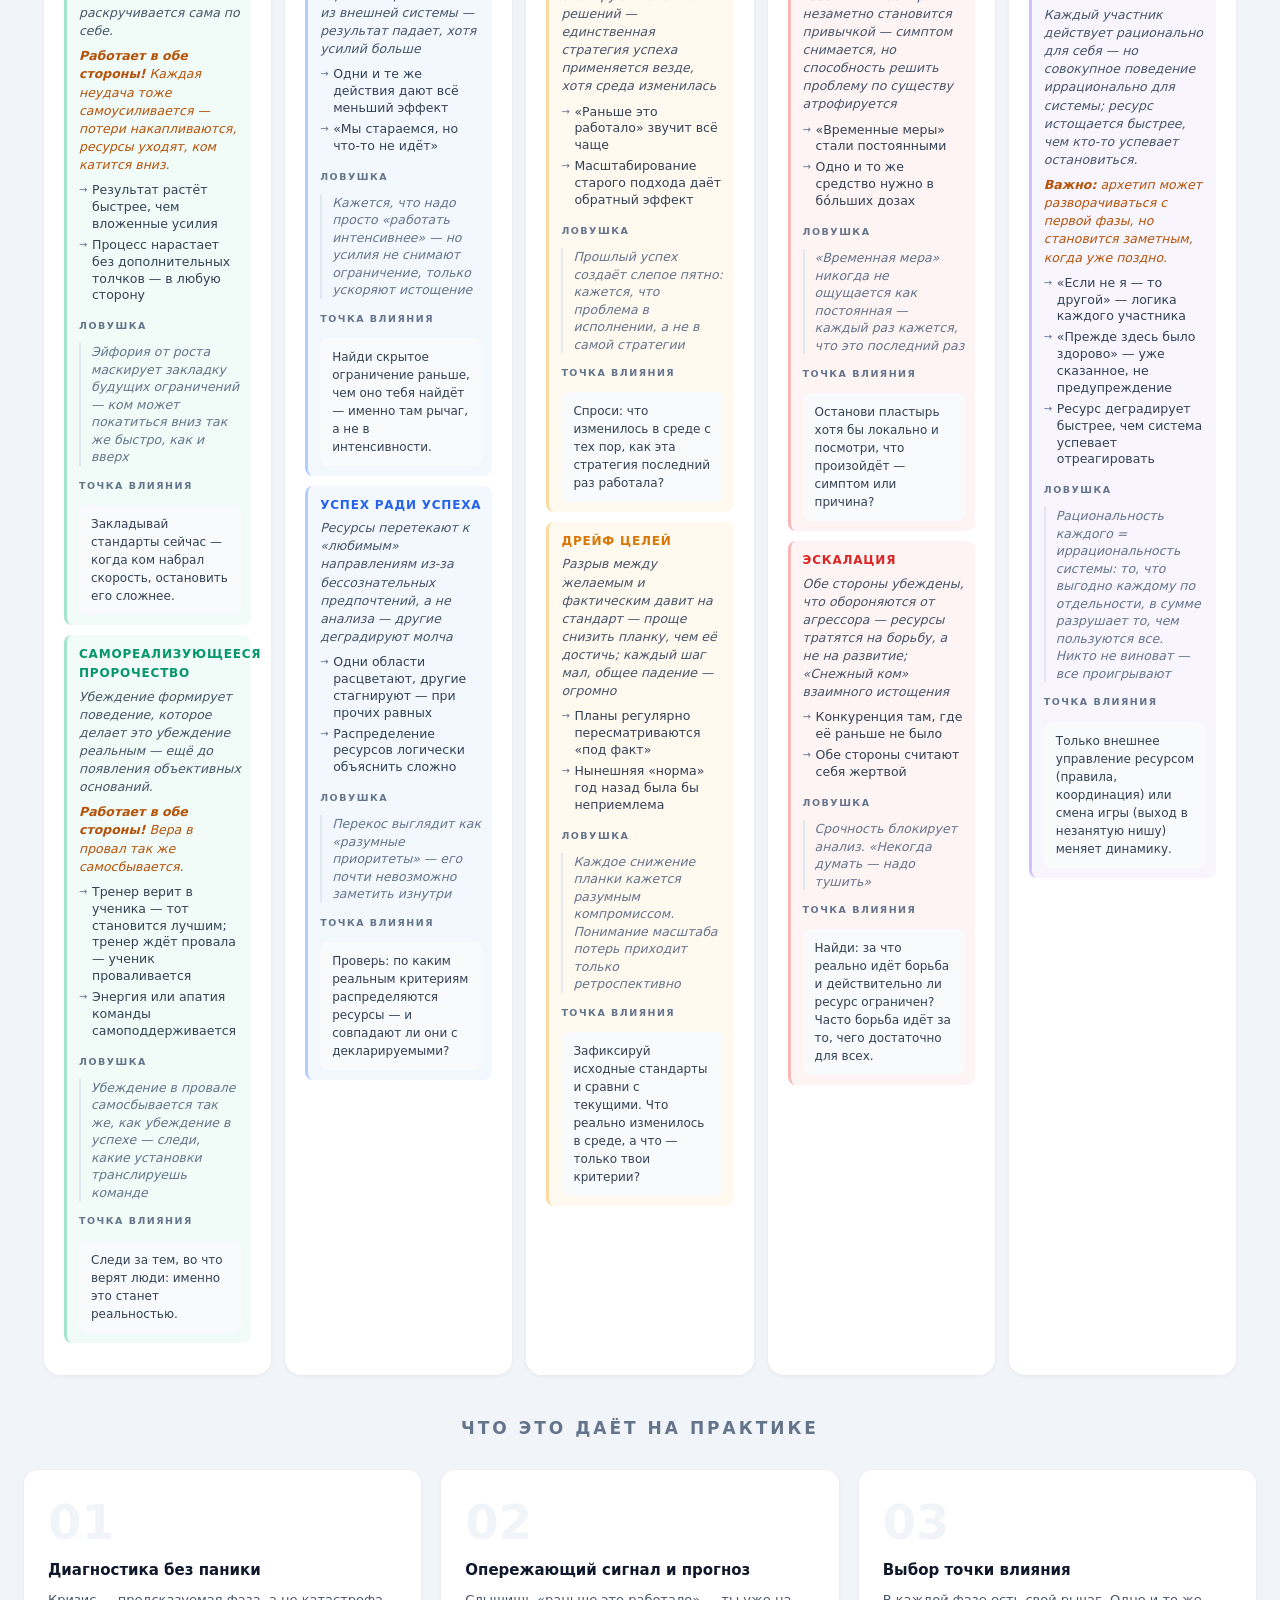
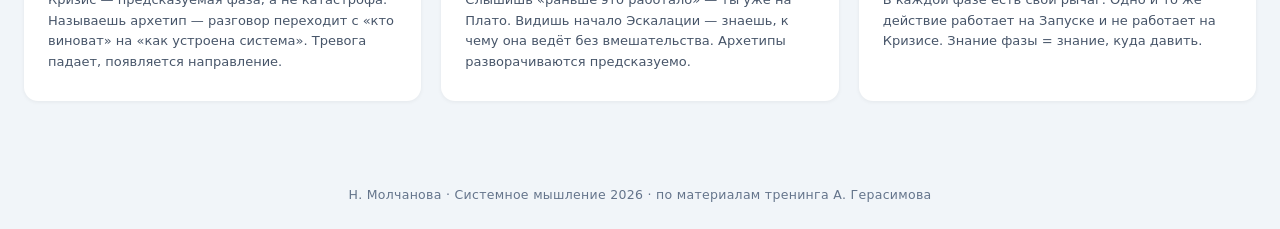
==== commit 11113125: "fix: remove (проекта/организации) from lifecycle heading" ====
--- a/system-archetypes.html
+++ b/system-archetypes.html
@@ -463,7 +463,7 @@
 
 <!-- LIFECYCLE CURVE -->
 <div class="section">
-    <div class="section-heading">Жизненный цикл системы (проекта/организации)</div>
+    <div class="section-heading">Жизненный цикл системы</div>
     <div class="curve-wrapper">
         <svg viewBox="0 0 1000 396" xmlns="http://www.w3.org/2000/svg" font-family="-apple-system, BlinkMacSystemFont, system-ui, sans-serif">
 
